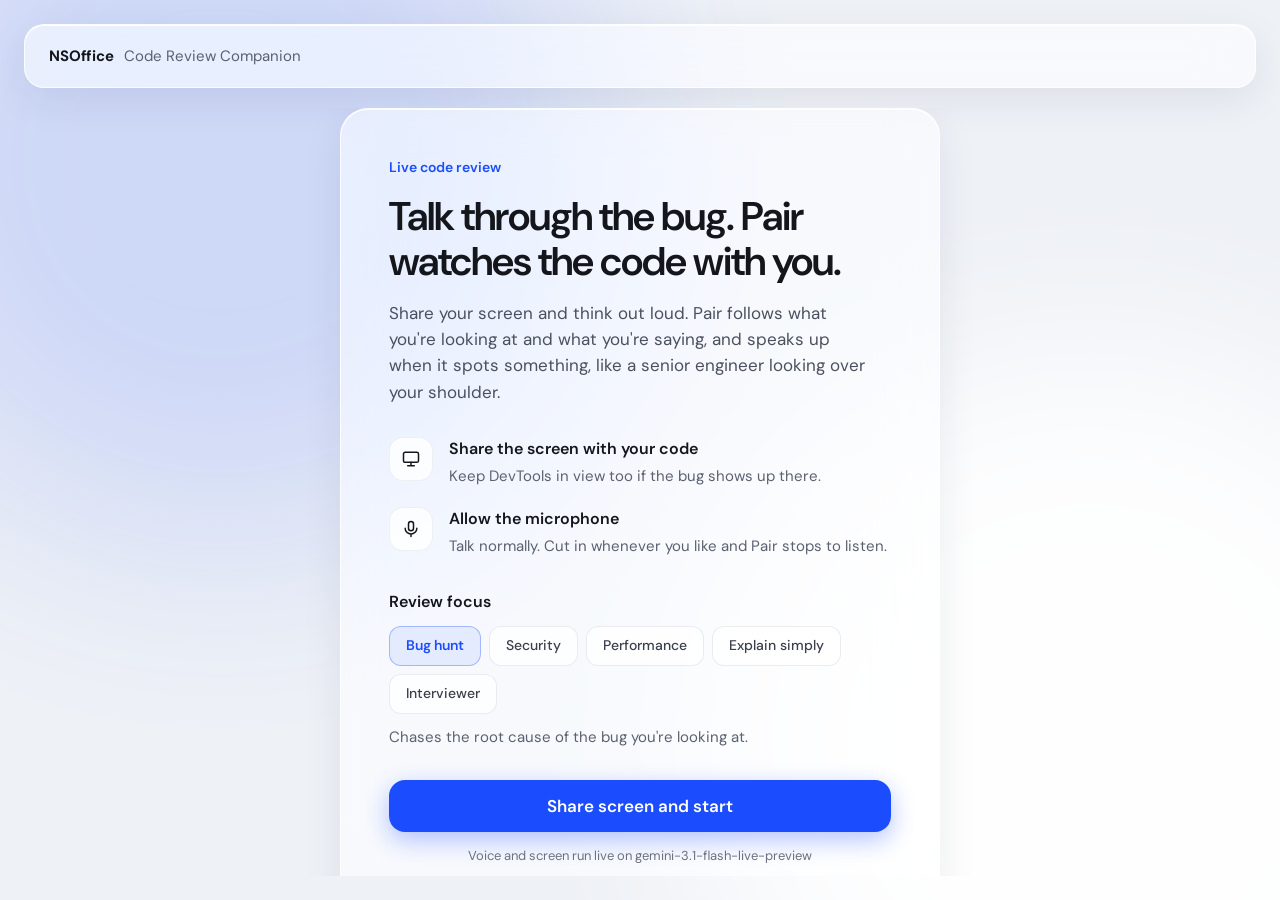
==== public/index.html @ 47ddb7ad "initial commot" ====
<!DOCTYPE html>
<html lang="en">
<head>
  <meta charset="UTF-8" />
  <meta name="viewport" content="width=device-width, initial-scale=1.0" />
  <title>Code Review Companion · NSOffice</title>
  <link rel="icon" href="data:image/svg+xml,%3Csvg xmlns='http://www.w3.org/2000/svg' viewBox='0 0 32 32'%3E%3Crect width='32' height='32' rx='9' fill='%231b4dff'/%3E%3Cpath d='M9 16s2.6-5 7-5 7 5 7 5-2.6 5-7 5-7-5-7-5z' fill='none' stroke='%23fff' stroke-width='2'/%3E%3Ccircle cx='16' cy='16' r='2' fill='%23fff'/%3E%3C/svg%3E" />
  <link rel="preconnect" href="https://fonts.googleapis.com" />
  <link rel="preconnect" href="https://fonts.gstatic.com" crossorigin />
  <link
    href="https://fonts.googleapis.com/css2?family=DM+Sans:opsz,wght@9..40,400;9..40,500;9..40,600;9..40,700&family=DM+Mono:wght@400;500&display=swap"
    rel="stylesheet"
  />
  <link rel="stylesheet" href="tokens.css" />
  <link rel="stylesheet" href="app.css" />
</head>
<body>
  <div class="bg" aria-hidden="true"><span class="bg-accent"></span><span class="bg-white"></span></div>

  <div id="app">
    <header class="glass bar">
      <div class="brand">
        <span class="brand-name">NSOffice</span>
        <span class="brand-sub">Code Review Companion</span>
      </div>
      <div class="live-pill" id="live-badge" hidden>
        <span class="live-dot"></span><span id="live-label">Live</span><span class="live-mode" id="live-mode"></span><span class="timer" id="timer">00:00</span>
      </div>
      <button type="button" class="btn-quiet" id="end-btn" hidden>End session</button>
    </header>

    <!-- 0 · Start -->
    <main class="view-start" id="view-start">
      <section class="glass hero" aria-labelledby="hero-title">
        <div class="hero-copy">
          <div class="eyebrow">Live code review</div>
          <h1 id="hero-title">Talk through the bug. Pair watches the code with you.</h1>
          <p class="lede">
            Share your screen and think out loud. Pair follows what you're looking at and what
            you're saying, and speaks up when it spots something, like a senior engineer looking
            over your shoulder.
          </p>
        </div>

        <div class="steps">
          <div class="step">
            <div class="step-icon" aria-hidden="true">
              <svg width="20" height="20" viewBox="0 0 24 24" fill="none" stroke="currentColor" stroke-width="1.8" stroke-linecap="round" stroke-linejoin="round"><rect x="3" y="4" width="18" height="12" rx="2"></rect><path d="M8 20h8M12 16v4"></path></svg>
            </div>
            <div class="step-copy">
              <div class="step-title">Share the screen with your code</div>
              <div class="step-sub">Keep DevTools in view too if the bug shows up there.</div>
            </div>
          </div>
          <div class="step">
            <div class="step-icon" aria-hidden="true">
              <svg width="20" height="20" viewBox="0 0 24 24" fill="none" stroke="currentColor" stroke-width="1.8" stroke-linecap="round"><rect x="9" y="3" width="6" height="11" rx="3"></rect><path d="M5 11a7 7 0 0 0 14 0M12 18v3"></path></svg>
            </div>
            <div class="step-copy">
              <div class="step-title">Allow the microphone</div>
              <div class="step-sub">Talk normally. Cut in whenever you like and Pair stops to listen.</div>
            </div>
          </div>
        </div>

        <div class="modes">
          <div class="modes-label" id="modes-label">Review focus</div>
          <div class="mode-options" id="mode-options" role="radiogroup" aria-labelledby="modes-label"></div>
          <div class="mode-desc" id="mode-desc"></div>
        </div>

        <div class="hero-actions">
          <button type="button" class="btn-primary" id="start-btn">Share screen and start</button>
          <div class="hint" id="start-hint">Voice and screen run live on gemini-3.1-flash-live-preview</div>
        </div>
      </section>
    </main>

    <!-- 1–3 · Live session -->
    <main class="live" id="view-live" hidden>
      <div class="live-left">
        <section class="glass screen" aria-label="Your shared screen">
          <div class="screen-head">
            <div class="screen-title">
              <span class="title">Your screen</span>
              <span class="sub" id="screen-sub">Shared live</span>
            </div>
            <div class="watching" id="watching">
              <svg width="16" height="16" viewBox="0 0 24 24" fill="none" stroke="currentColor" stroke-width="1.8" stroke-linecap="round" aria-hidden="true"><path d="M2 12s3.5-7 10-7 10 7 10 7-3.5 7-10 7S2 12 2 12z"></path><circle cx="12" cy="12" r="3"></circle></svg>
              <span id="watching-text">Pair is watching</span>
            </div>
          </div>

          <div class="screen-frame">
            <video id="screen-video" autoplay muted playsinline></video>
            <div class="screen-badge" id="screen-badge" hidden></div>
          </div>

          <div class="following" id="following" aria-label="What Pair is following">
            <span class="following-label">Following</span>
          </div>
        </section>

        <div class="dock">
          <form class="glass type-bar" id="type-row" hidden>
            <input id="type-input" type="text" aria-label="Message to Pair" placeholder="Type to Pair, or paste code to share it…" autocomplete="off" />
            <button type="submit" class="icon-btn" aria-label="Send message">
              <svg width="18" height="18" viewBox="0 0 24 24" fill="none" stroke="currentColor" stroke-width="2" stroke-linecap="round" stroke-linejoin="round" aria-hidden="true"><path d="M5 12h14M13 6l6 6-6 6"></path></svg>
            </button>
          </form>

          <div class="glass pill">
            <button type="button" class="icon-btn" id="stopshare-btn" aria-label="Stop sharing screen and end session">
              <svg width="20" height="20" viewBox="0 0 24 24" fill="none" stroke="currentColor" stroke-width="1.8" stroke-linecap="round" stroke-linejoin="round" aria-hidden="true"><rect x="3" y="4" width="18" height="12" rx="2"></rect><path d="M8 20h8M12 16v4"></path></svg>
            </button>
            <button type="button" class="mic-btn" id="mic-btn" aria-label="Mute microphone">
              <svg width="18" height="18" viewBox="0 0 24 24" fill="none" stroke="currentColor" stroke-width="2" stroke-linecap="round" aria-hidden="true"><rect x="9" y="3" width="6" height="11" rx="3"></rect><path d="M5 11a7 7 0 0 0 14 0M12 18v3"></path></svg>
              <span class="waveform" id="mic-waveform" aria-hidden="true"><span></span><span></span><span></span><span></span><span></span></span>
              <span id="mic-label">Mic live</span>
            </button>
            <button type="button" class="icon-btn" id="type-toggle-btn" aria-label="Type instead of talking" aria-pressed="false">
              <svg width="20" height="20" viewBox="0 0 24 24" fill="none" stroke="currentColor" stroke-width="1.8" stroke-linecap="round" stroke-linejoin="round" aria-hidden="true"><rect x="2" y="6" width="20" height="12" rx="2"></rect><path d="M6 10h.01M10 10h.01M14 10h.01M18 10h.01M7 14h10"></path></svg>
            </button>
            <button type="button" class="icon-btn" id="attach-btn" aria-label="Share a file with Pair">
              <svg width="20" height="20" viewBox="0 0 24 24" fill="none" stroke="currentColor" stroke-width="1.8" stroke-linecap="round" stroke-linejoin="round" aria-hidden="true"><path d="M21 11.5l-8.6 8.6a5.3 5.3 0 0 1-7.5-7.5l8.6-8.6a3.5 3.5 0 0 1 5 5l-8.6 8.6a1.8 1.8 0 0 1-2.5-2.5l7.9-7.9"></path></svg>
            </button>
            <input type="file" id="file-input" multiple hidden />
            <button type="button" class="icon-btn" id="pause-btn" aria-label="Pause Pair" aria-pressed="false">
              <svg width="20" height="20" viewBox="0 0 24 24" fill="none" stroke="currentColor" stroke-width="2" stroke-linecap="round" aria-hidden="true"><path d="M9 5v14M15 5v14"></path></svg>
            </button>
          </div>
        </div>
      </div>

      <div class="live-right">
        <section class="glass pin" id="pinned-card" hidden aria-label="Pinned by Pair">
          <div class="pin-head">
            <span class="pin-title">
              <span class="pin-label" id="pinned-label">Pinned by Pair</span>
              <span class="sev" id="pinned-sev" hidden></span>
            </span>
            <span class="pin-loc" id="pinned-loc"></span>
          </div>
          <p class="pin-text" id="pinned-text"></p>
          <div class="pin-detail" id="pinned-detail" hidden>
            <div class="pin-detail-label" id="pinned-detail-label"></div>
            <div class="pin-detail-body" id="pinned-detail-body"></div>
          </div>
          <div class="diff" id="pinned-diff" hidden></div>
          <div class="pin-actions" id="pin-actions" hidden>
            <button type="button" class="btn-follow" id="pinned-copy" hidden>Copy fix</button>
            <button type="button" class="btn-follow" id="pinned-cta" hidden></button>
          </div>
        </section>

        <aside class="glass convo" aria-label="Conversation">
          <div class="convo-head">
            <span class="convo-title">Conversation</span>
            <span class="speaking" id="speaking" data-state="quiet" aria-live="polite">
              <span class="bars" aria-hidden="true"><i></i><i></i><i></i><i></i></span>
              <span id="speaking-text">Quiet</span>
            </span>
          </div>
          <div class="transcript" id="transcript" aria-live="polite"></div>
        </aside>
      </div>
    </main>

    <!-- 4 · Review report -->
    <main class="view-summary" id="view-summary" hidden>
      <section class="glass report" id="report" aria-labelledby="report-title">
        <div class="report-head">
          <div class="eyebrow">Review summary</div>
          <h1 class="report-title" id="report-title" aria-live="polite">Writing your review summary…</h1>
          <div class="report-meta" id="report-meta"></div>
          <p class="report-note" id="report-note" hidden>Couldn't write the full summary right now, so these are the notes Pair pinned during the session.</p>
        </div>

        <div class="report-stats" id="report-stats"></div>

        <section class="report-section" aria-labelledby="findings-title">
          <h2 id="findings-title">Findings</h2>
          <div class="findings" id="report-findings"></div>
        </section>

        <section class="report-section" id="report-patches-wrap" hidden aria-labelledby="patches-title">
          <h2 id="patches-title">Suggested changes</h2>
          <div class="findings" id="report-patches"></div>
        </section>

        <section class="report-section" id="report-unresolved-wrap" hidden aria-labelledby="unresolved-title">
          <h2 id="unresolved-title">Still open</h2>
          <ul class="report-list" id="report-unresolved"></ul>
        </section>

        <section class="report-section" id="report-next-wrap" hidden aria-labelledby="next-title">
          <h2 id="next-title">Next steps</h2>
          <ul class="report-list" id="report-next"></ul>
        </section>

        <section class="report-section" aria-labelledby="timeline-title">
          <h2 id="timeline-title">Timeline</h2>
          <ol class="timeline" id="report-timeline"></ol>
        </section>

        <div class="report-actions">
          <button type="button" class="btn-primary" id="copy-report-btn">Copy report</button>
          <button type="button" class="btn-quiet" id="download-report-btn">Download .md</button>
          <button type="button" class="btn-quiet" id="new-session-btn">New session</button>
        </div>
      </section>
    </main>
  </div>

  <div class="toast" id="error-note" role="alert"></div>

  <script type="module" src="app.js"></script>
</body>
</html>
---- public/tokens.css ----
/* NSOffice glass UI tokens — rebuilt from the brief:
   Electric Blue as the single accent, DM Sans, Apple-style spacing. */

:root {
  /* Accent — the ONE accent color, Electric Blue */
  --accent: #2d6bff;
  --accent-hover: #1e54e0;
  --accent-soft: rgba(45, 107, 255, 0.12);

  /* Ink / surfaces */
  --ink: #0b0d12;
  --ink-2: #3c414c;
  --ink-3: #6b7280;
  --surface: #f6f7f9;
  --glass-bg: rgba(255, 255, 255, 0.55);
  --glass-bg-strong: rgba(255, 255, 255, 0.78);
  --glass-border: rgba(255, 255, 255, 0.6);
  --hairline: rgba(11, 13, 18, 0.08);

  /* Semantic (kept monochrome-adjacent so Electric Blue stays alone visually) */
  --live: #2d6bff;

  /* Type — DM Sans */
  --font: "DM Sans", -apple-system, BlinkMacSystemFont, "Segoe UI", sans-serif;

  /* Spacing scale — Apple-style 4/8pt */
  --space-1: 4px;
  --space-2: 8px;
  --space-3: 12px;
  --space-4: 16px;
  --space-5: 24px;
  --space-6: 32px;
  --space-7: 48px;
  --space-8: 64px;

  /* Shape & shadow */
  --radius-s: 10px;
  --radius-m: 16px;
  --radius-l: 24px;
  --shadow-card: 0 8px 32px rgba(11, 13, 18, 0.10);
  --shadow-float: 0 16px 48px rgba(11, 13, 18, 0.14);
  --blur: 24px;

  --ease: cubic-bezier(0.22, 1, 0.36, 1);
  --duration: 360ms;
}

body[data-theme="dark"] {
  --ink: #f2f4f8;
  --ink-2: #c4c9d4;
  --ink-3: #8a919e;
  --surface: #08090d;
  --glass-bg: rgba(24, 27, 34, 0.55);
  --glass-bg-strong: rgba(24, 27, 34, 0.82);
  --glass-border: rgba(255, 255, 255, 0.12);
  --hairline: rgba(255, 255, 255, 0.10);
  --shadow-card: 0 8px 32px rgba(0, 0, 0, 0.45);
  --shadow-float: 0 16px 48px rgba(0, 0, 0, 0.55);
}
---- public/app.css ----
/* app.css — Live Code Review Companion, built to the NSOffice glass design
   (design canvas: "Live Code Review Companion — NSOffice glass redesign").
   tokens.css and liquid-glass.js stay as dropped in; this file tunes their
   tokens to the design's values and lays out the two views. */

:root {
  color-scheme: light;

  /* Design values, layered over tokens.css */
  --accent: #1b4dff;
  --accent-hover: #1540e6;
  --accent-soft: rgba(27, 77, 255, 0.08);
  --accent-line: rgba(27, 77, 255, 0.33);
  --ink: #14161c;
  --ink-2: #4a505e;
  --ink-3: #5b6170;
  --ink-4: #6b7180;
  --chip-ink: #3a3f4b;
  --surface: #eef1f6;
  --glass-bg: rgba(255, 255, 255, 0.58);
  --glass-bg-strong: rgba(255, 255, 255, 0.8);
  --glass-border: rgba(255, 255, 255, 0.8);
  --hairline: rgba(20, 22, 28, 0.08);
  --hairline-soft: rgba(20, 22, 28, 0.06);
  --blur: 28px;
  --shadow-card: inset 0 1px 0 rgba(255, 255, 255, 0.9), 0 12px 40px rgba(24, 32, 64, 0.08);
  --mono: "DM Mono", ui-monospace, "SFMono-Regular", Menlo, monospace;

  /* The shared screen sits in dark editor-style chrome */
  --chrome-bg: #1b1d23;
}

* { margin: 0; padding: 0; box-sizing: border-box; }
html, body { height: 100%; }

body {
  font-family: var(--font);
  color: var(--ink);
  background: var(--surface);
  -webkit-font-smoothing: antialiased;
  line-height: 1.5;
  overflow-x: hidden;
}
button, input { font-family: inherit; }
button { cursor: pointer; }
button:focus-visible, input:focus-visible { outline: 2px solid var(--accent); outline-offset: 2px; }
[hidden] { display: none !important; }

/* ---------- ambient background ---------- */
.bg { position: fixed; inset: 0; z-index: -1; overflow: hidden; pointer-events: none; }
.bg span { position: absolute; border-radius: 50%; }
.bg-accent {
  left: -160px; top: -220px;
  width: 760px; height: 760px;
  background: var(--accent);
  opacity: 0.15;
  filter: blur(110px);
}
.bg-white {
  right: -220px; bottom: -260px;
  width: 820px; height: 820px;
  background: #fff;
  opacity: 0.9;
  filter: blur(90px);
}

/* ---------- glass surfaces (compound selectors beat liquid-glass.js's
   runtime-injected .glass rule, which loads after this file) ---------- */
.glass.bar { border-radius: 20px; }
.glass.hero,
.glass.screen,
.glass.convo { border-radius: 28px; }
.glass.pin { border-radius: 24px; }
.glass.pill { border-radius: 38px; }
.glass.type-bar { border-radius: 28px; }

/* ---------- app shell ---------- */
#app {
  height: 100%;
  min-height: 640px;
  display: flex;
  flex-direction: column;
  gap: 20px;
  padding: 24px;
}

.bar {
  flex-shrink: 0;
  height: 64px;
  padding: 0 10px 0 24px;
  display: flex;
  align-items: center;
  justify-content: space-between;
  gap: 12px;
}
.brand { display: flex; align-items: center; gap: 10px; min-width: 0; }
.brand-name { font-size: 15px; font-weight: 700; letter-spacing: -0.01em; }
.brand-sub { font-size: 15px; color: var(--ink-3); white-space: nowrap; }

.live-pill {
  display: flex;
  align-items: center;
  gap: 8px;
  height: 36px;
  padding: 0 14px;
  border-radius: 18px;
  background: rgba(255, 255, 255, 0.75);
  font-size: 14px;
  font-weight: 500;
}
.live-dot {
  width: 8px; height: 8px;
  border-radius: 4px;
  background: var(--accent);
  box-shadow: 0 0 0 4px var(--accent-soft);
  animation: live-pulse 2s ease-in-out infinite;
}
@keyframes live-pulse {
  0%, 100% { box-shadow: 0 0 0 4px var(--accent-soft); }
  50% { box-shadow: 0 0 0 6px rgba(27, 77, 255, 0.04); }
}
.timer { font-family: var(--mono); font-size: 13px; color: var(--ink-3); }
.live-mode { font-size: 13px; color: var(--ink-3); white-space: nowrap; }
.live-mode:not(:empty)::before { content: "·"; margin-right: 8px; }
.live-pill.is-reconnecting { color: var(--ink-3); }
.live-pill.is-reconnecting .live-dot { background: var(--ink-4); animation: live-blink 1s steps(1) infinite; }
@keyframes live-blink { 50% { opacity: 0.25; } }

/* ---------- buttons ---------- */
.btn-primary {
  height: 52px;
  border: none;
  border-radius: 16px;
  background: var(--accent);
  color: #fff;
  font-size: 17px;
  font-weight: 600;
  box-shadow: 0 8px 24px var(--accent-line);
  transition: background var(--duration) var(--ease), transform var(--duration) var(--ease);
}
.btn-primary:hover:not(:disabled) { background: var(--accent-hover); }
.btn-primary:active:not(:disabled) { transform: scale(0.99); }
.btn-primary:disabled { opacity: 0.7; cursor: default; }

.btn-quiet {
  height: 44px;
  padding: 0 18px;
  border-radius: 14px;
  background: rgba(255, 255, 255, 0.8);
  border: 1px solid var(--hairline);
  color: var(--ink);
  font-size: 15px;
  font-weight: 500;
}
.btn-quiet:hover { background: #fff; }

.btn-follow {
  align-self: flex-start;
  height: 44px;
  padding: 0 18px;
  border-radius: 14px;
  background: rgba(255, 255, 255, 0.85);
  border: 1px solid var(--hairline);
  color: var(--accent);
  font-size: 15px;
  font-weight: 600;
}
.btn-follow:hover { background: #fff; }

/* ---------- start view ---------- */
.view-start {
  flex-grow: 1;
  min-height: 0;
  overflow-y: auto;
  display: flex;
  align-items: safe center;
  justify-content: center;
}
.hero {
  width: min(600px, 100%);
  padding: 48px;
  display: flex;
  flex-direction: column;
  gap: 32px;
}
.hero-copy { display: flex; flex-direction: column; gap: 16px; }
.eyebrow { font-size: 14px; font-weight: 600; color: var(--accent); }
.hero h1 {
  font-size: 40px;
  line-height: 1.12;
  font-weight: 600;
  letter-spacing: -0.025em;
  text-wrap: balance;
}
.lede { font-size: 17px; line-height: 1.55; color: var(--ink-2); text-wrap: pretty; }

.steps { display: flex; flex-direction: column; gap: 20px; }
.step { display: flex; gap: 16px; align-items: flex-start; }
.step-icon {
  width: 44px; height: 44px;
  flex-shrink: 0;
  border-radius: 14px;
  display: flex; align-items: center; justify-content: center;
  background: rgba(255, 255, 255, 0.8);
  border: 1px solid var(--hairline-soft);
  color: var(--ink);
}
.step-copy { display: flex; flex-direction: column; gap: 4px; }
.step-title { font-size: 16px; font-weight: 600; }
.step-sub { font-size: 15px; line-height: 1.5; color: var(--ink-3); }

/* review focus picker */
.modes { display: flex; flex-direction: column; gap: 12px; }
.modes-label { font-size: 16px; font-weight: 600; }
.mode-options { display: flex; flex-wrap: wrap; gap: 8px; }
.mode { position: relative; }
.mode input { position: absolute; inset: 0; margin: 0; opacity: 0; cursor: pointer; }
.mode span {
  display: flex;
  align-items: center;
  height: 40px;
  padding: 0 16px;
  border-radius: 12px;
  background: rgba(255, 255, 255, 0.75);
  border: 1px solid var(--hairline);
  font-size: 14px;
  font-weight: 500;
  color: var(--chip-ink);
  transition: background var(--duration) var(--ease), color var(--duration) var(--ease);
}
.mode:hover span { background: #fff; }
.mode input:checked + span { background: var(--accent-soft); border-color: var(--accent-line); color: var(--accent); font-weight: 600; }
.mode input:focus-visible + span { outline: 2px solid var(--accent); outline-offset: 2px; }
.mode-desc { font-size: 15px; line-height: 1.5; color: var(--ink-3); }

.hero-actions { display: flex; flex-direction: column; gap: 14px; }
.hint { font-size: 13px; color: var(--ink-4); text-align: center; }

/* ---------- live view ---------- */
.live {
  flex-grow: 1;
  min-height: 0;
  display: grid;
  grid-template-columns: minmax(0, 916fr) minmax(380px, 456fr);
  gap: 20px;
}
.live-left, .live-right { min-height: 0; display: flex; flex-direction: column; gap: 20px; }

/* drag a file anywhere on the live view to share it */
.live { position: relative; }
.live.is-dropping::after {
  content: "Drop a file to share it with Pair";
  position: absolute;
  inset: 0;
  z-index: 5;
  display: flex;
  align-items: center;
  justify-content: center;
  border-radius: 28px;
  border: 2px dashed var(--accent-line);
  background: rgba(238, 241, 246, 0.85);
  -webkit-backdrop-filter: blur(6px);
  backdrop-filter: blur(6px);
  color: var(--accent);
  font-size: 17px;
  font-weight: 600;
  pointer-events: none;
}

/* shared screen panel */
.screen {
  flex-grow: 1;
  min-height: 0;
  padding: 20px;
  display: flex;
  flex-direction: column;
  gap: 16px;
}
.screen-head {
  flex-shrink: 0;
  height: 24px;
  display: flex;
  align-items: center;
  justify-content: space-between;
  gap: 16px;
}
.screen-title { display: flex; align-items: center; gap: 10px; min-width: 0; }
.screen-title .title { font-size: 15px; font-weight: 600; white-space: nowrap; }
.screen-title .sub { font-size: 14px; color: var(--ink-3); white-space: nowrap; overflow: hidden; text-overflow: ellipsis; }
.watching {
  flex-shrink: 0;
  display: flex; align-items: center; gap: 6px;
  font-size: 13px; font-weight: 500;
  color: var(--accent);
}
.watching.is-paused { color: var(--ink-3); }

.screen-frame {
  position: relative;
  flex-grow: 1;
  min-height: 0;
  border-radius: 16px;
  overflow: hidden;
  background: var(--chrome-bg);
  box-shadow: 0 0 0 1px rgba(20, 22, 28, 0.14), 0 10px 30px rgba(20, 22, 28, 0.18);
}
.screen-frame video { display: block; width: 100%; height: 100%; object-fit: contain; }
.screen-badge {
  position: absolute;
  left: 16px;
  bottom: 16px;
  max-width: calc(100% - 32px);
  display: flex;
  align-items: center;
  height: 26px;
  padding: 0 12px;
  border-radius: 13px;
  background: var(--accent);
  color: #fff;
  font-size: 12px;
  font-weight: 600;
  white-space: nowrap;
  overflow: hidden;
  text-overflow: ellipsis;
  box-shadow: 0 0 0 6px var(--accent-line);
}

.following {
  flex-shrink: 0;
  min-height: 32px;
  display: flex;
  align-items: center;
  gap: 8px;
  flex-wrap: wrap;
}
.following-label { font-size: 13px; color: var(--ink-3); margin-right: 4px; }
.chip {
  display: flex;
  align-items: center;
  height: 32px;
  max-width: 320px;
  padding: 0 12px;
  border-radius: 12px;
  background: rgba(255, 255, 255, 0.75);
  border: 1px solid var(--hairline-soft);
  font-size: 13px;
  color: var(--chip-ink);
  white-space: nowrap;
  overflow: hidden;
  text-overflow: ellipsis;
}
.chip.is-focus { background: var(--accent-soft); border-color: var(--accent-line); color: var(--ink); }

/* control dock */
.dock { flex-shrink: 0; display: flex; flex-direction: column; align-items: center; gap: 12px; }
.pill {
  height: 76px;
  padding: 0 14px;
  display: flex;
  align-items: center;
  gap: 12px;
}
.icon-btn {
  width: 48px; height: 48px;
  flex-shrink: 0;
  border-radius: 24px;
  display: flex; align-items: center; justify-content: center;
  background: rgba(255, 255, 255, 0.8);
  border: 1px solid var(--hairline);
  color: var(--ink);
  transition: background var(--duration) var(--ease), color var(--duration) var(--ease);
}
.icon-btn:hover { background: #fff; }
.icon-btn.is-active { background: var(--accent-soft); border-color: var(--accent-line); color: var(--accent); }

.mic-btn {
  height: 52px;
  padding: 0 24px;
  border-radius: 26px;
  border: none;
  display: flex; align-items: center; gap: 10px;
  background: var(--accent);
  color: #fff;
  font-size: 16px;
  font-weight: 600;
  box-shadow: 0 8px 24px var(--accent-line);
  transition: background var(--duration) var(--ease), color var(--duration) var(--ease), box-shadow var(--duration) var(--ease);
}
.mic-btn.is-muted {
  background: rgba(255, 255, 255, 0.9);
  color: var(--ink);
  box-shadow: inset 0 0 0 1px var(--hairline);
}
.waveform { display: flex; align-items: center; gap: 3px; height: 18px; }
.waveform span { width: 3px; height: 4px; border-radius: 2px; background: currentColor; transition: height 80ms linear; }

.type-bar {
  width: min(560px, 100%);
  height: 56px;
  padding: 0 6px 0 20px;
  display: flex;
  align-items: center;
  gap: 8px;
}
.type-bar input {
  flex-grow: 1;
  min-width: 0;
  height: 100%;
  border: none;
  background: transparent;
  font-size: 15px;
  color: var(--ink);
  outline: none;
}
.type-bar input::placeholder { color: var(--ink-4); }
.type-bar .icon-btn { width: 44px; height: 44px; border-radius: 22px; }

/* pinned note */
.pin {
  flex-shrink: 0;
  padding: 24px;
  display: flex;
  flex-direction: column;
  gap: 16px;
}
.pin-head { display: flex; align-items: center; justify-content: space-between; gap: 12px; font-size: 13px; }
.pin-title { display: flex; align-items: center; gap: 8px; flex-shrink: 0; }
.pin-label { font-weight: 600; color: var(--accent); white-space: nowrap; }
.pin-loc { font-family: var(--mono); font-size: 12px; color: var(--ink-3); overflow: hidden; text-overflow: ellipsis; white-space: nowrap; }
.pin-text { font-size: 19px; line-height: 1.4; font-weight: 500; letter-spacing: -0.01em; text-wrap: pretty; }
.pin-detail {
  display: flex;
  flex-direction: column;
  gap: 8px;
  padding: 14px 16px;
  border-radius: 14px;
  background: rgba(255, 255, 255, 0.7);
  border: 1px solid rgba(20, 22, 28, 0.05);
}
.pin-detail-label { font-size: 12px; font-weight: 500; color: var(--ink-3); }
.pin-detail-body { font-family: var(--mono); font-size: 13px; line-height: 1.5; color: var(--ink); white-space: pre-wrap; overflow-wrap: anywhere; }
.pin-actions { display: flex; flex-wrap: wrap; gap: 8px; }

/* severity: one accent, told apart by fill strength and the label itself */
.sev {
  display: inline-flex;
  align-items: center;
  height: 22px;
  padding: 0 8px;
  border-radius: 7px;
  border: 1px solid var(--hairline);
  font-size: 11px;
  font-weight: 600;
  letter-spacing: 0.04em;
  text-transform: uppercase;
  white-space: nowrap;
  color: var(--ink-3);
}
.sev--critical { background: var(--accent); border-color: var(--accent); color: #fff; }
.sev--high { background: var(--accent-soft); border-color: var(--accent-line); color: var(--accent); }
.sev--medium { background: rgba(255, 255, 255, 0.9); color: var(--ink); }

/* before/after diff */
.diff {
  max-height: 240px;
  overflow: auto;
  padding: 10px 0;
  border-radius: 14px;
  background: rgba(255, 255, 255, 0.7);
  border: 1px solid rgba(20, 22, 28, 0.05);
  font-family: var(--mono);
  font-size: 12.5px;
  line-height: 1.6;
  scrollbar-width: thin;
}
.diff-body { display: inline-block; min-width: 100%; }
.diff-line { position: relative; padding: 0 16px 0 32px; white-space: pre; color: var(--ink-2); }
.diff-line::before { content: attr(data-op); position: absolute; left: 14px; color: var(--ink-4); }
.diff-line.is-add { background: var(--accent-soft); color: var(--ink); }
.diff-line.is-add::before { color: var(--accent); font-weight: 600; }
.diff-line.is-del { background: rgba(20, 22, 28, 0.04); color: var(--ink-4); }

/* conversation */
.convo { flex-grow: 1; min-height: 0; display: flex; flex-direction: column; overflow: hidden; }
.convo-head {
  flex-shrink: 0;
  height: 64px;
  padding: 0 24px;
  display: flex;
  align-items: center;
  justify-content: space-between;
  border-bottom: 1px solid var(--hairline-soft);
}
.convo-title { font-size: 15px; font-weight: 600; }

.speaking { display: flex; align-items: center; gap: 8px; font-size: 13px; color: var(--ink-3); }
.speaking .bars { display: flex; align-items: center; gap: 3px; height: 16px; }
.speaking .bars i { display: block; width: 3px; height: 3px; border-radius: 2px; background: #9aa0ad; }
.speaking[data-state="you"] { color: var(--chip-ink); }
.speaking[data-state="you"] .bars i { background: var(--ink); animation: bar 0.9s ease-in-out infinite; }
.speaking[data-state="pair"] { color: var(--accent); font-weight: 500; }
.speaking[data-state="pair"] .bars i { background: var(--accent); animation: bar 0.9s ease-in-out infinite; }
.speaking .bars i:nth-child(2) { animation-delay: -0.3s; }
.speaking .bars i:nth-child(3) { animation-delay: -0.6s; }
.speaking .bars i:nth-child(4) { animation-delay: -0.15s; }
@keyframes bar {
  0%, 100% { height: 5px; }
  50% { height: 16px; }
}

.transcript {
  flex-grow: 1;
  min-height: 0;
  overflow-y: auto;
  padding: 24px;
  display: flex;
  flex-direction: column;
  gap: 20px;
  scrollbar-width: thin;
  -webkit-mask-image: linear-gradient(to bottom, transparent 0, #000 56px);
  mask-image: linear-gradient(to bottom, transparent 0, #000 56px);
}
/* Bottom-anchored like the design, but still scrollable when it overflows */
.transcript > :first-child { margin-top: auto; }

.turn { flex-shrink: 0; display: flex; flex-direction: column; gap: 6px; }
.turn-meta { display: flex; gap: 8px; font-size: 13px; }
.turn-meta .who { font-weight: 600; }
.turn-meta .time { color: var(--ink-4); }
.turn--pair .who { color: var(--accent); }
.turn .what { font-size: 15px; line-height: 1.55; color: var(--ink-2); text-wrap: pretty; }
.turn--pair .what { font-size: 17px; line-height: 1.45; font-weight: 500; color: var(--ink); }
.turn.is-streaming .what::after {
  content: "";
  display: inline-block;
  width: 2px;
  height: 1em;
  margin-left: 2px;
  vertical-align: -0.15em;
  background: currentColor;
  animation: caret 1s steps(1) infinite;
}
.turn--pair.is-streaming .what::after { background: var(--accent); }
@keyframes caret { 50% { opacity: 0; } }

.note {
  flex-shrink: 0;
  display: flex;
  align-items: center;
  gap: 10px;
  padding: 12px 14px;
  border-radius: 14px;
  background: var(--accent-soft);
  font-size: 14px;
  line-height: 1.45;
  color: #2e3340;
}
.note svg { flex-shrink: 0; color: var(--accent); }

.empty-hint { font-size: 15px; line-height: 1.55; color: var(--ink-4); }

/* ---------- review report ---------- */
.view-summary {
  flex-grow: 1;
  min-height: 0;
  overflow-y: auto;
  display: flex;
  justify-content: center;
  align-items: flex-start;
}
.glass.report { border-radius: 28px; }
.report {
  flex-shrink: 0;
  width: min(760px, 100%);
  padding: 48px;
  display: flex;
  flex-direction: column;
  gap: 32px;
}
.report-head { display: flex; flex-direction: column; gap: 12px; }
.report-title { font-size: 32px; line-height: 1.2; font-weight: 600; letter-spacing: -0.02em; text-wrap: balance; }
.report.is-loading .report-title { color: var(--ink-3); animation: report-wait 1.6s ease-in-out infinite; }
@keyframes report-wait { 50% { opacity: 0.55; } }
.report-meta { font-size: 15px; color: var(--ink-3); }
.report-note { font-size: 14px; line-height: 1.5; color: var(--ink-3); }

.report-stats { display: flex; flex-wrap: wrap; gap: 8px; }
.stat {
  display: flex;
  align-items: center;
  gap: 6px;
  height: 36px;
  padding: 0 14px;
  border-radius: 12px;
  background: rgba(255, 255, 255, 0.75);
  border: 1px solid var(--hairline-soft);
  font-size: 14px;
  color: var(--chip-ink);
}
.stat b { font-weight: 700; color: var(--ink); }
.stat.has-items.stat--critical b, .stat.has-items.stat--high b { color: var(--accent); }

.report-section { display: flex; flex-direction: column; gap: 14px; }
.report-section h2 { font-size: 17px; font-weight: 600; letter-spacing: -0.01em; }
.report-empty { font-size: 15px; color: var(--ink-4); }

.findings { display: flex; flex-direction: column; gap: 12px; }
.finding, .patch {
  display: flex;
  flex-direction: column;
  gap: 10px;
  padding: 18px 20px;
  border-radius: 18px;
  background: rgba(255, 255, 255, 0.7);
  border: 1px solid var(--hairline-soft);
}
.finding-head { display: flex; align-items: center; flex-wrap: wrap; gap: 8px 10px; }
.finding-title { font-size: 16px; font-weight: 600; line-height: 1.4; }
.finding-loc { font-family: var(--mono); font-size: 12px; color: var(--ink-3); overflow-wrap: anywhere; }
.finding-body { font-size: 15px; line-height: 1.55; color: var(--ink-2); }
.finding-fix { font-size: 15px; line-height: 1.55; color: var(--ink); }
.finding-fix b { font-weight: 600; color: var(--accent); }
.patch .diff { background: #fff; }

.report-list { padding-left: 20px; display: flex; flex-direction: column; gap: 8px; font-size: 15px; line-height: 1.5; color: var(--ink-2); }

.timeline {
  list-style: none;
  display: flex;
  flex-direction: column;
  gap: 10px;
  padding-left: 16px;
  border-left: 2px solid var(--accent-soft);
}
.timeline li { display: flex; gap: 14px; font-size: 14px; line-height: 1.5; color: var(--ink-2); }
.timeline time { flex-shrink: 0; min-width: 44px; padding-top: 1px; font-family: var(--mono); font-size: 12px; color: var(--ink-4); }

.report-actions { display: flex; flex-wrap: wrap; align-items: center; gap: 12px; }
.report-actions .btn-primary { padding: 0 28px; }
.report-actions .btn-quiet { height: 52px; border-radius: 16px; }

/* ---------- error toast ---------- */
.toast {
  position: fixed;
  left: 50%;
  bottom: 28px;
  transform: translateX(-50%);
  max-width: min(520px, calc(100vw - 32px));
  padding: 12px 16px;
  border-radius: 14px;
  background: var(--ink);
  color: #fff;
  font-size: 14px;
  box-shadow: var(--shadow-float);
  z-index: 10;
  display: none;
}
.toast.is-visible { display: block; }

/* ---------- smaller screens ---------- */
@media (max-width: 1100px) {
  #app { height: auto; min-height: 100%; }
  .live { grid-template-columns: 1fr; }
  .screen-frame { min-height: 320px; }
  .convo { min-height: 420px; }
}

@media (max-width: 640px) {
  #app { padding: 16px; gap: 16px; }
  .bar { padding: 0 8px 0 16px; }
  .brand-sub { display: none; }
  .hero { padding: 28px 24px; gap: 28px; }
  .hero h1 { font-size: 30px; }
  .report { padding: 28px 24px; gap: 28px; }
  .report-title { font-size: 26px; }
  .report-actions > button { flex-grow: 1; }
  .live-mode { display: none; }
  .pill { gap: 8px; padding: 0 10px; }
  .pill .icon-btn { width: 44px; height: 44px; }
  .mic-btn { padding: 0 16px; }
  .mic-btn .waveform { display: none; }
}
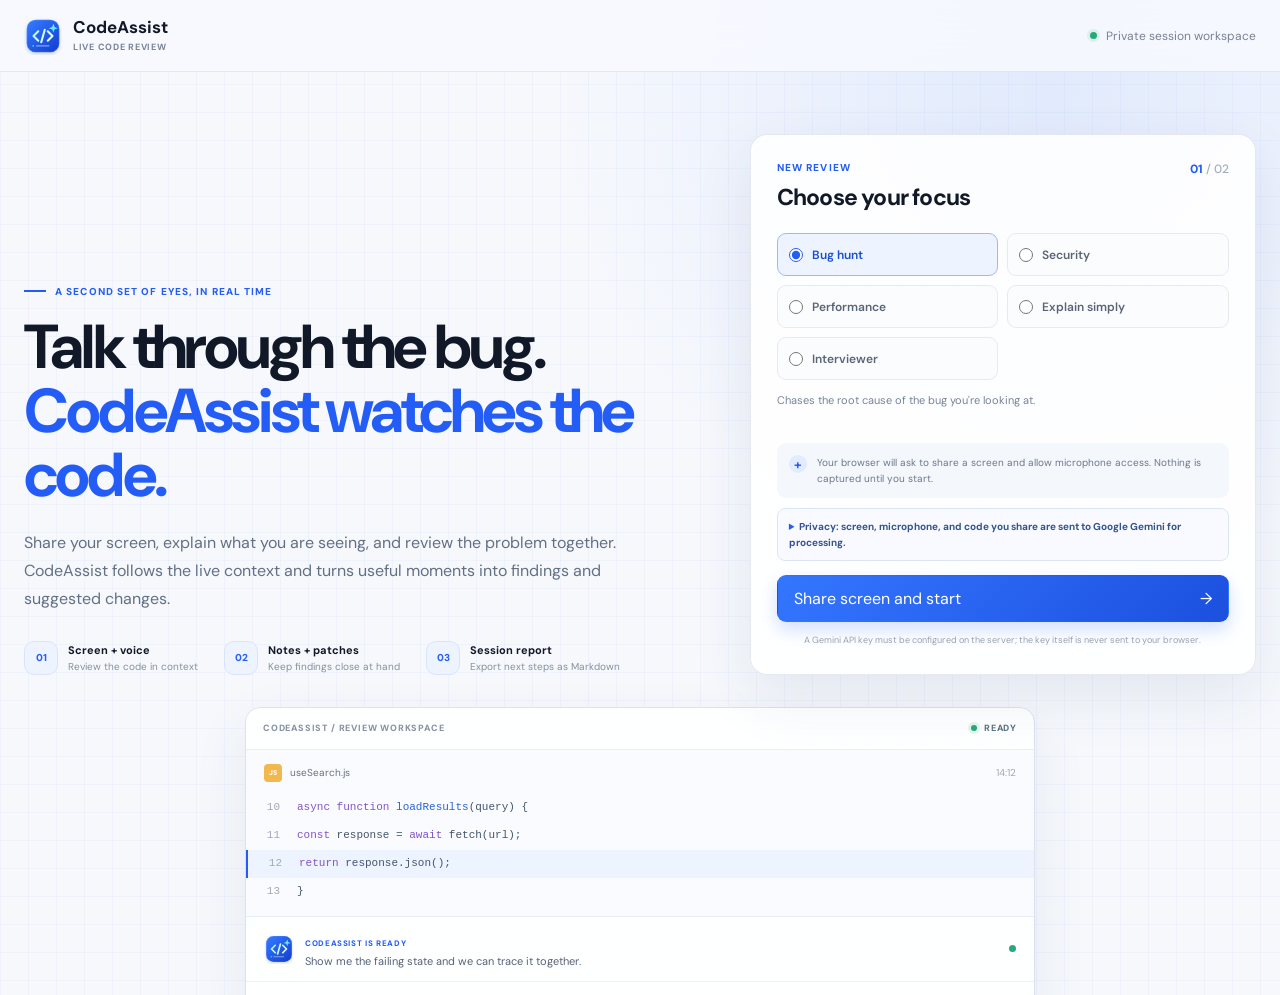
==== commit 94f8f1ac: "update" ====
--- a/public/index.html
+++ b/public/index.html
@@ -2,218 +2,341 @@
 <html lang="en">
 <head>
   <meta charset="UTF-8" />
+  <meta http-equiv="refresh" content="0; url=review.html" />
   <meta name="viewport" content="width=device-width, initial-scale=1.0" />
-  <title>Code Review Companion · NSOffice</title>
-  <link rel="icon" href="data:image/svg+xml,%3Csvg xmlns='http://www.w3.org/2000/svg' viewBox='0 0 32 32'%3E%3Crect width='32' height='32' rx='9' fill='%231b4dff'/%3E%3Cpath d='M9 16s2.6-5 7-5 7 5 7 5-2.6 5-7 5-7-5-7-5z' fill='none' stroke='%23fff' stroke-width='2'/%3E%3Ccircle cx='16' cy='16' r='2' fill='%23fff'/%3E%3C/svg%3E" />
+  <title>CodeAssist | Live Code Review</title>
+  <meta name="description" content="Start a live, screen-aware code review with CodeAssist." />
+  <link rel="icon" type="image/svg+xml" href="codeassist-logo.svg" />
   <link rel="preconnect" href="https://fonts.googleapis.com" />
   <link rel="preconnect" href="https://fonts.gstatic.com" crossorigin />
-  <link
-    href="https://fonts.googleapis.com/css2?family=DM+Sans:opsz,wght@9..40,400;9..40,500;9..40,600;9..40,700&family=DM+Mono:wght@400;500&display=swap"
-    rel="stylesheet"
-  />
+  <link href="https://fonts.googleapis.com/css2?family=DM+Sans:wght@400;500;600;700;800&display=swap" rel="stylesheet" />
   <link rel="stylesheet" href="tokens.css" />
   <link rel="stylesheet" href="app.css" />
 </head>
 <body>
-  <div class="bg" aria-hidden="true"><span class="bg-accent"></span><span class="bg-white"></span></div>
-
-  <div id="app">
-    <header class="glass bar">
-      <div class="brand">
-        <span class="brand-name">NSOffice</span>
-        <span class="brand-sub">Code Review Companion</span>
+  <div class="page-shell">
+    <header class="topbar">
+      <div class="container nav-wrap">
+        <div class="brand" aria-label="NSOffice.AI home">
+          <span class="brand-mark">N</span>
+          <span class="brand-text">NSOffice.AI</span>
+        </div>
+        <nav class="main-nav" aria-label="Main navigation">
+          <a href="#platform">Platform</a>
+          <a href="#solutions">Solutions</a>
+          <a href="#security">Security</a>
+          <a href="#value">Value</a>
+          <a href="#contact">Contact</a>
+        </nav>
+        <div class="nav-actions">
+          <a class="nav-link" href="#demo">Book a Demo</a>
+          <a class="button button-primary" href="#demo">Get a Demo</a>
+        </div>
       </div>
-      <div class="live-pill" id="live-badge" hidden>
-        <span class="live-dot"></span><span id="live-label">Live</span><span class="live-mode" id="live-mode"></span><span class="timer" id="timer">00:00</span>
+    </header>
+
+    <main>
+      <section class="hero-section">
+        <div class="container hero-grid">
+          <div class="hero-copy">
+            <div class="eyebrow">Live code review intelligence</div>
+            <h1>Talk through the bug. Pair watches the code with you.</h1>
+            <p>
+              Share your screen, explain the issue out loud, and let your AI review companion follow
+              both the code and the conversation in real time.
+            </p>
+            <div class="hero-actions">
+              <a class="button button-primary" href="#demo">Start a live review</a>
+              <a class="button button-secondary" href="#platform">See the workflow</a>
+            </div>
+            <div class="hero-metrics">
+              <div><strong>5x</strong><span>faster reviews</span></div>
+              <div><strong>1,000+</strong><span>review context points</span></div>
+              <div><strong>100%</strong><span>screen-aware</span></div>
+            </div>
+          </div>
+
+          <div class="hero-visual" aria-label="Code review dashboard preview">
+            <div class="dashboard-panel">
+              <div class="panel-header">
+                <span class="dot blue"></span>
+                <span class="dot"></span>
+                <span class="dot"></span>
+              </div>
+              <div class="dashboard-cards">
+                <div class="stat-card highlight">
+                  <label>Issue confidence</label>
+                  <strong>94.8%</strong>
+                  <span>Root cause detected</span>
+                </div>
+                <div class="stat-card">
+                  <label>Files tracked</label>
+                  <strong>12</strong>
+                  <span>Live code + context</span>
+                </div>
+                <div class="stat-card wide">
+                  <label>Review focus</label>
+                  <div class="bars">
+                    <span style="height: 38%"></span>
+                    <span style="height: 58%"></span>
+                    <span style="height: 77%"></span>
+                    <span style="height: 94%"></span>
+                    <span style="height: 86%"></span>
+                  </div>
+                </div>
+              </div>
+            </div>
+          </div>
+        </div>
+      </section>
+
+      <section class="logo-strip">
+        <div class="container logo-row" aria-label="Trusted by engineering teams">
+          <span>GitHub</span>
+          <span>Stripe</span>
+          <span>Notion</span>
+          <span>Figma</span>
+          <span>Linear</span>
+          <span>Slack</span>
+          <span>Vercel</span>
+          <span>Supabase</span>
+        </div>
+      </section>
+
+      <section class="section metrics-section" id="value">
+        <div class="container section-head">
+          <div class="eyebrow">Built for product teams</div>
+          <h2>The metrics your engineering team runs on — moved upstream.</h2>
+        </div>
+
+        <div class="container metric-grid">
+          <article class="metric-card blue-card">
+            <div class="metric-tag">Code quality</div>
+            <h3>Find the root cause before the fix.</h3>
+            <p>30–50% faster review cycles</p>
+            <strong>Fewer rework loops</strong>
+          </article>
+          <article class="metric-card">
+            <div class="metric-tag">Security</div>
+            <h3>Flag risky inputs and edge cases early.</h3>
+            <p>2x better issue triage</p>
+            <strong>Fewer hidden regressions</strong>
+          </article>
+          <article class="metric-card">
+            <div class="metric-tag">Debugging</div>
+            <h3>Turn live screen context into decisions.</h3>
+            <p>3–5 days saved per review cycle</p>
+            <strong>Clearer investigation paths</strong>
+          </article>
+          <article class="metric-card">
+            <div class="metric-tag">Onboarding</div>
+            <h3>Explain the code like a senior engineer.</h3>
+            <p>2.5x faster ramp-up</p>
+            <strong>More confident teams</strong>
+          </article>
+        </div>
+      </section>
+
+      <section class="section context-section" id="platform">
+        <div class="container section-head narrow">
+          <div class="eyebrow">Your shared review context</div>
+          <h2>Every bug you see is a product of context, code, and conversation.</h2>
+        </div>
+
+        <div class="container context-grid">
+          <div class="context-feature">
+            <div class="feature-icon">01</div>
+            <div>
+              <h3>Think</h3>
+              <p>Review the live code, the active panel, and the current behavioral symptoms together.</p>
+            </div>
+          </div>
+          <div class="context-feature">
+            <div class="feature-icon">02</div>
+            <div>
+              <h3>Know</h3>
+              <p>Follow the exact file, bug state, and team discussion in one shared review thread.</p>
+            </div>
+          </div>
+          <div class="context-feature">
+            <div class="feature-icon">03</div>
+            <div>
+              <h3>Do</h3>
+              <p>Move from diagnosis to suggested fix with a clean, copyable patch and pinned insight.</p>
+            </div>
+          </div>
+        </div>
+      </section>
+
+      <section class="section architecture-section">
+        <div class="container section-head center">
+          <div class="eyebrow">How it works</div>
+          <h2>How the live review companion works</h2>
+        </div>
+
+        <div class="container architecture-block">
+          <div class="arch-grid">
+            <div class="arch-column">
+              <div class="arch-card">
+                <span class="tag">Screen context</span>
+                <h3>Shared view</h3>
+                <p>See the live screen, IDE state, and bug flow as the teammate explains the issue.</p>
+              </div>
+              <div class="arch-card">
+                <span class="tag">Conversation</span>
+                <h3>Live reasoning</h3>
+                <p>Speak naturally, interrupt when needed, and keep the review grounded in what matters.</p>
+              </div>
+            </div>
+            <div class="arch-center panel-glow">
+              <div class="mini-stack">
+                <span>Screen capture</span>
+                <span>Mic + transcript</span>
+                <span>Focused review</span>
+                <span>Suggested fix</span>
+              </div>
+            </div>
+            <div class="arch-column">
+              <div class="arch-card">
+                <span class="tag">Insights</span>
+                <h3>Pinned notes</h3>
+                <p>Track the root cause, risky line, and next action as the review evolves.</p>
+              </div>
+              <div class="arch-card">
+                <span class="tag">Patch flow</span>
+                <h3>Ready-to-copy output</h3>
+                <p>Turn the conversation into a diff the team can review without overwriting code.</p>
+              </div>
+            </div>
+          </div>
+        </div>
+      </section>
+
+      <section class="section security-section" id="security">
+        <div class="container security-layout">
+          <div class="security-copy">
+            <div class="eyebrow">Security and trust</div>
+            <h2>Review the code, not the risk.</h2>
+            <p>
+              Your review companion keeps the context in your environment, respects the code flow, and
+              focuses on real engineering signals rather than noisy guesses.
+            </p>
+            <ul class="security-points">
+              <li><strong>Private by design</strong><span>Screen sharing and review data stay under your control and policy boundaries.</span></li>
+              <li><strong>Zero random noise</strong><span>Only the relevant code path, panel state, and transcript context are surfaced.</span></li>
+              <li><strong>Guardrails in review</strong><span>Helpful suggestions are grounded in the exact code and current conversation state.</span></li>
+              <li><strong>Safe by default</strong><span>The workflow stays conversational, collaborative, and non-destructive.</span></li>
+            </ul>
+          </div>
+          <div class="security-panel">
+            <div class="security-badge">Secure • live • review-ready</div>
+            <div class="security-list">
+              <span>Screen-aware review</span>
+              <span>Transcript + code context</span>
+              <span>Patch suggestions</span>
+              <span>Real-time follow-up</span>
+              <span>No file overwrite</span>
+            </div>
+          </div>
+        </div>
+      </section>
+
+      <section class="section comparison-section" id="solutions">
+        <div class="container section-head center">
+          <div class="eyebrow">Why teams use it</div>
+          <h2>More context. Less guesswork. Better review quality.</h2>
+        </div>
+        <div class="container table-wrap">
+          <table>
+            <thead>
+              <tr>
+                <th>Capability</th>
+                <th>Companion</th>
+                <th>Static review tools</th>
+                <th>Chat-only AI</th>
+                <th>Manual debug</th>
+              </tr>
+            </thead>
+            <tbody>
+              <tr>
+                <td>Live screen awareness</td>
+                <td>Yes</td>
+                <td>Partial</td>
+                <td>No</td>
+                <td>No</td>
+              </tr>
+              <tr>
+                <td>Code + conversation context</td>
+                <td>Yes</td>
+                <td>Limited</td>
+                <td>Limited</td>
+                <td>Limited</td>
+              </tr>
+              <tr>
+                <td>Suggested patch flow</td>
+                <td>Yes</td>
+                <td>Basic</td>
+                <td>Basic</td>
+                <td>No</td>
+              </tr>
+              <tr>
+                <td>AI review pacing</td>
+                <td>Real-time</td>
+                <td>Delayed</td>
+                <td>Turn-based</td>
+                <td>Manual</td>
+              </tr>
+            </tbody>
+          </table>
+        </div>
+      </section>
+
+      <section class="cta-block" id="demo">
+        <div class="container cta-inner">
+          <div>
+            <div class="eyebrow">Start a live session</div>
+            <h2>Turn code review into a shared engineering conversation.</h2>
+          </div>
+          <a class="button button-primary" href="mailto:hello@codecompanion.ai">Launch review</a>
+        </div>
+      </section>
+    </main>
+
+    <footer class="site-footer">
+      <div class="container footer-grid">
+        <div>
+          <div class="brand brand-footer">
+            <span class="brand-mark">N</span>
+            <span class="brand-text">NSOffice.AI</span>
+          </div>
+          <p>One decision bar. One secured interface. Infinite contextual intelligence.</p>
+        </div>
+        <div>
+          <h3>Platform</h3>
+          <ul>
+            <li><a href="#platform">Live Review</a></li>
+            <li><a href="#platform">Code Context</a></li>
+            <li><a href="#security">Secure Workflow</a></li>
+          </ul>
+        </div>
+        <div>
+          <h3>Solutions</h3>
+          <ul>
+            <li><a href="#solutions">Bug review</a></li>
+            <li><a href="#solutions">Security review</a></li>
+            <li><a href="#solutions">Onboarding</a></li>
+          </ul>
+        </div>
+        <div>
+          <h3>Contact</h3>
+          <ul>
+            <li><a href="mailto:hello@codecompanion.ai">hello@codecompanion.ai</a></li>
+            <li><a href="#demo">Book a demo</a></li>
+            <li><a href="#demo">Request access</a></li>
+          </ul>
+        </div>
       </div>
-      <button type="button" class="btn-quiet" id="end-btn" hidden>End session</button>
-    </header>
-
-    <!-- 0 · Start -->
-    <main class="view-start" id="view-start">
-      <section class="glass hero" aria-labelledby="hero-title">
-        <div class="hero-copy">
-          <div class="eyebrow">Live code review</div>
-          <h1 id="hero-title">Talk through the bug. Pair watches the code with you.</h1>
-          <p class="lede">
-            Share your screen and think out loud. Pair follows what you're looking at and what
-            you're saying, and speaks up when it spots something, like a senior engineer looking
-            over your shoulder.
-          </p>
-        </div>
-
-        <div class="steps">
-          <div class="step">
-            <div class="step-icon" aria-hidden="true">
-              <svg width="20" height="20" viewBox="0 0 24 24" fill="none" stroke="currentColor" stroke-width="1.8" stroke-linecap="round" stroke-linejoin="round"><rect x="3" y="4" width="18" height="12" rx="2"></rect><path d="M8 20h8M12 16v4"></path></svg>
-            </div>
-            <div class="step-copy">
-              <div class="step-title">Share the screen with your code</div>
-              <div class="step-sub">Keep DevTools in view too if the bug shows up there.</div>
-            </div>
-          </div>
-          <div class="step">
-            <div class="step-icon" aria-hidden="true">
-              <svg width="20" height="20" viewBox="0 0 24 24" fill="none" stroke="currentColor" stroke-width="1.8" stroke-linecap="round"><rect x="9" y="3" width="6" height="11" rx="3"></rect><path d="M5 11a7 7 0 0 0 14 0M12 18v3"></path></svg>
-            </div>
-            <div class="step-copy">
-              <div class="step-title">Allow the microphone</div>
-              <div class="step-sub">Talk normally. Cut in whenever you like and Pair stops to listen.</div>
-            </div>
-          </div>
-        </div>
-
-        <div class="modes">
-          <div class="modes-label" id="modes-label">Review focus</div>
-          <div class="mode-options" id="mode-options" role="radiogroup" aria-labelledby="modes-label"></div>
-          <div class="mode-desc" id="mode-desc"></div>
-        </div>
-
-        <div class="hero-actions">
-          <button type="button" class="btn-primary" id="start-btn">Share screen and start</button>
-          <div class="hint" id="start-hint">Voice and screen run live on gemini-3.1-flash-live-preview</div>
-        </div>
-      </section>
-    </main>
-
-    <!-- 1–3 · Live session -->
-    <main class="live" id="view-live" hidden>
-      <div class="live-left">
-        <section class="glass screen" aria-label="Your shared screen">
-          <div class="screen-head">
-            <div class="screen-title">
-              <span class="title">Your screen</span>
-              <span class="sub" id="screen-sub">Shared live</span>
-            </div>
-            <div class="watching" id="watching">
-              <svg width="16" height="16" viewBox="0 0 24 24" fill="none" stroke="currentColor" stroke-width="1.8" stroke-linecap="round" aria-hidden="true"><path d="M2 12s3.5-7 10-7 10 7 10 7-3.5 7-10 7S2 12 2 12z"></path><circle cx="12" cy="12" r="3"></circle></svg>
-              <span id="watching-text">Pair is watching</span>
-            </div>
-          </div>
-
-          <div class="screen-frame">
-            <video id="screen-video" autoplay muted playsinline></video>
-            <div class="screen-badge" id="screen-badge" hidden></div>
-          </div>
-
-          <div class="following" id="following" aria-label="What Pair is following">
-            <span class="following-label">Following</span>
-          </div>
-        </section>
-
-        <div class="dock">
-          <form class="glass type-bar" id="type-row" hidden>
-            <input id="type-input" type="text" aria-label="Message to Pair" placeholder="Type to Pair, or paste code to share it…" autocomplete="off" />
-            <button type="submit" class="icon-btn" aria-label="Send message">
-              <svg width="18" height="18" viewBox="0 0 24 24" fill="none" stroke="currentColor" stroke-width="2" stroke-linecap="round" stroke-linejoin="round" aria-hidden="true"><path d="M5 12h14M13 6l6 6-6 6"></path></svg>
-            </button>
-          </form>
-
-          <div class="glass pill">
-            <button type="button" class="icon-btn" id="stopshare-btn" aria-label="Stop sharing screen and end session">
-              <svg width="20" height="20" viewBox="0 0 24 24" fill="none" stroke="currentColor" stroke-width="1.8" stroke-linecap="round" stroke-linejoin="round" aria-hidden="true"><rect x="3" y="4" width="18" height="12" rx="2"></rect><path d="M8 20h8M12 16v4"></path></svg>
-            </button>
-            <button type="button" class="mic-btn" id="mic-btn" aria-label="Mute microphone">
-              <svg width="18" height="18" viewBox="0 0 24 24" fill="none" stroke="currentColor" stroke-width="2" stroke-linecap="round" aria-hidden="true"><rect x="9" y="3" width="6" height="11" rx="3"></rect><path d="M5 11a7 7 0 0 0 14 0M12 18v3"></path></svg>
-              <span class="waveform" id="mic-waveform" aria-hidden="true"><span></span><span></span><span></span><span></span><span></span></span>
-              <span id="mic-label">Mic live</span>
-            </button>
-            <button type="button" class="icon-btn" id="type-toggle-btn" aria-label="Type instead of talking" aria-pressed="false">
-              <svg width="20" height="20" viewBox="0 0 24 24" fill="none" stroke="currentColor" stroke-width="1.8" stroke-linecap="round" stroke-linejoin="round" aria-hidden="true"><rect x="2" y="6" width="20" height="12" rx="2"></rect><path d="M6 10h.01M10 10h.01M14 10h.01M18 10h.01M7 14h10"></path></svg>
-            </button>
-            <button type="button" class="icon-btn" id="attach-btn" aria-label="Share a file with Pair">
-              <svg width="20" height="20" viewBox="0 0 24 24" fill="none" stroke="currentColor" stroke-width="1.8" stroke-linecap="round" stroke-linejoin="round" aria-hidden="true"><path d="M21 11.5l-8.6 8.6a5.3 5.3 0 0 1-7.5-7.5l8.6-8.6a3.5 3.5 0 0 1 5 5l-8.6 8.6a1.8 1.8 0 0 1-2.5-2.5l7.9-7.9"></path></svg>
-            </button>
-            <input type="file" id="file-input" multiple hidden />
-            <button type="button" class="icon-btn" id="pause-btn" aria-label="Pause Pair" aria-pressed="false">
-              <svg width="20" height="20" viewBox="0 0 24 24" fill="none" stroke="currentColor" stroke-width="2" stroke-linecap="round" aria-hidden="true"><path d="M9 5v14M15 5v14"></path></svg>
-            </button>
-          </div>
-        </div>
-      </div>
-
-      <div class="live-right">
-        <section class="glass pin" id="pinned-card" hidden aria-label="Pinned by Pair">
-          <div class="pin-head">
-            <span class="pin-title">
-              <span class="pin-label" id="pinned-label">Pinned by Pair</span>
-              <span class="sev" id="pinned-sev" hidden></span>
-            </span>
-            <span class="pin-loc" id="pinned-loc"></span>
-          </div>
-          <p class="pin-text" id="pinned-text"></p>
-          <div class="pin-detail" id="pinned-detail" hidden>
-            <div class="pin-detail-label" id="pinned-detail-label"></div>
-            <div class="pin-detail-body" id="pinned-detail-body"></div>
-          </div>
-          <div class="diff" id="pinned-diff" hidden></div>
-          <div class="pin-actions" id="pin-actions" hidden>
-            <button type="button" class="btn-follow" id="pinned-copy" hidden>Copy fix</button>
-            <button type="button" class="btn-follow" id="pinned-cta" hidden></button>
-          </div>
-        </section>
-
-        <aside class="glass convo" aria-label="Conversation">
-          <div class="convo-head">
-            <span class="convo-title">Conversation</span>
-            <span class="speaking" id="speaking" data-state="quiet" aria-live="polite">
-              <span class="bars" aria-hidden="true"><i></i><i></i><i></i><i></i></span>
-              <span id="speaking-text">Quiet</span>
-            </span>
-          </div>
-          <div class="transcript" id="transcript" aria-live="polite"></div>
-        </aside>
-      </div>
-    </main>
-
-    <!-- 4 · Review report -->
-    <main class="view-summary" id="view-summary" hidden>
-      <section class="glass report" id="report" aria-labelledby="report-title">
-        <div class="report-head">
-          <div class="eyebrow">Review summary</div>
-          <h1 class="report-title" id="report-title" aria-live="polite">Writing your review summary…</h1>
-          <div class="report-meta" id="report-meta"></div>
-          <p class="report-note" id="report-note" hidden>Couldn't write the full summary right now, so these are the notes Pair pinned during the session.</p>
-        </div>
-
-        <div class="report-stats" id="report-stats"></div>
-
-        <section class="report-section" aria-labelledby="findings-title">
-          <h2 id="findings-title">Findings</h2>
-          <div class="findings" id="report-findings"></div>
-        </section>
-
-        <section class="report-section" id="report-patches-wrap" hidden aria-labelledby="patches-title">
-          <h2 id="patches-title">Suggested changes</h2>
-          <div class="findings" id="report-patches"></div>
-        </section>
-
-        <section class="report-section" id="report-unresolved-wrap" hidden aria-labelledby="unresolved-title">
-          <h2 id="unresolved-title">Still open</h2>
-          <ul class="report-list" id="report-unresolved"></ul>
-        </section>
-
-        <section class="report-section" id="report-next-wrap" hidden aria-labelledby="next-title">
-          <h2 id="next-title">Next steps</h2>
-          <ul class="report-list" id="report-next"></ul>
-        </section>
-
-        <section class="report-section" aria-labelledby="timeline-title">
-          <h2 id="timeline-title">Timeline</h2>
-          <ol class="timeline" id="report-timeline"></ol>
-        </section>
-
-        <div class="report-actions">
-          <button type="button" class="btn-primary" id="copy-report-btn">Copy report</button>
-          <button type="button" class="btn-quiet" id="download-report-btn">Download .md</button>
-          <button type="button" class="btn-quiet" id="new-session-btn">New session</button>
-        </div>
-      </section>
-    </main>
+    </footer>
   </div>
-
-  <div class="toast" id="error-note" role="alert"></div>
-
-  <script type="module" src="app.js"></script>
 </body>
 </html>
--- a/public/app.css
+++ b/public/app.css
@@ -1,682 +1,733 @@
-/* app.css — Live Code Review Companion, built to the NSOffice glass design
-   (design canvas: "Live Code Review Companion — NSOffice glass redesign").
-   tokens.css and liquid-glass.js stay as dropped in; this file tunes their
-   tokens to the design's values and lays out the two views. */
-
 :root {
-  color-scheme: light;
-
-  /* Design values, layered over tokens.css */
-  --accent: #1b4dff;
-  --accent-hover: #1540e6;
-  --accent-soft: rgba(27, 77, 255, 0.08);
-  --accent-line: rgba(27, 77, 255, 0.33);
-  --ink: #14161c;
-  --ink-2: #4a505e;
-  --ink-3: #5b6170;
-  --ink-4: #6b7180;
-  --chip-ink: #3a3f4b;
-  --surface: #eef1f6;
-  --glass-bg: rgba(255, 255, 255, 0.58);
-  --glass-bg-strong: rgba(255, 255, 255, 0.8);
-  --glass-border: rgba(255, 255, 255, 0.8);
-  --hairline: rgba(20, 22, 28, 0.08);
-  --hairline-soft: rgba(20, 22, 28, 0.06);
-  --blur: 28px;
-  --shadow-card: inset 0 1px 0 rgba(255, 255, 255, 0.9), 0 12px 40px rgba(24, 32, 64, 0.08);
-  --mono: "DM Mono", ui-monospace, "SFMono-Regular", Menlo, monospace;
-
-  /* The shared screen sits in dark editor-style chrome */
-  --chrome-bg: #1b1d23;
-}
-
-* { margin: 0; padding: 0; box-sizing: border-box; }
-html, body { height: 100%; }
-
+  --bg: #f5f7fb;
+  --panel: rgba(255, 255, 255, 0.8);
+  --panel-strong: #ffffff;
+  --line: rgba(15, 23, 42, 0.08);
+  --text: #0d1320;
+  --muted: #5d6475;
+  --accent: #2d6bff;
+  --accent-2: #1a4fe0;
+  --accent-soft: rgba(45, 107, 255, 0.12);
+  --shadow: 0 28px 80px rgba(15, 23, 42, 0.08);
+  --radius: 24px;
+  --max: 1200px;
+}
+
+* { box-sizing: border-box; }
+html { scroll-behavior: smooth; }
 body {
-  font-family: var(--font);
-  color: var(--ink);
-  background: var(--surface);
-  -webkit-font-smoothing: antialiased;
-  line-height: 1.5;
-  overflow-x: hidden;
-}
-button, input { font-family: inherit; }
-button { cursor: pointer; }
-button:focus-visible, input:focus-visible { outline: 2px solid var(--accent); outline-offset: 2px; }
-[hidden] { display: none !important; }
-
-/* ---------- ambient background ---------- */
-.bg { position: fixed; inset: 0; z-index: -1; overflow: hidden; pointer-events: none; }
-.bg span { position: absolute; border-radius: 50%; }
-.bg-accent {
-  left: -160px; top: -220px;
-  width: 760px; height: 760px;
-  background: var(--accent);
-  opacity: 0.15;
-  filter: blur(110px);
-}
-.bg-white {
-  right: -220px; bottom: -260px;
-  width: 820px; height: 820px;
-  background: #fff;
-  opacity: 0.9;
-  filter: blur(90px);
-}
-
-/* ---------- glass surfaces (compound selectors beat liquid-glass.js's
-   runtime-injected .glass rule, which loads after this file) ---------- */
-.glass.bar { border-radius: 20px; }
-.glass.hero,
-.glass.screen,
-.glass.convo { border-radius: 28px; }
-.glass.pin { border-radius: 24px; }
-.glass.pill { border-radius: 38px; }
-.glass.type-bar { border-radius: 28px; }
-
-/* ---------- app shell ---------- */
-#app {
-  height: 100%;
-  min-height: 640px;
-  display: flex;
-  flex-direction: column;
-  gap: 20px;
-  padding: 24px;
-}
-
-.bar {
-  flex-shrink: 0;
-  height: 64px;
-  padding: 0 10px 0 24px;
+  margin: 0;
+  min-height: 100vh;
+  font-family: "DM Sans", sans-serif;
+  color: var(--text);
+  background:
+    radial-gradient(circle at top left, rgba(45, 107, 255, 0.18), transparent 32%),
+    radial-gradient(circle at bottom right, rgba(83, 130, 255, 0.12), transparent 28%),
+    linear-gradient(180deg, #f8f9ff 0%, #f5f7fb 100%);
+}
+
+a { color: inherit; text-decoration: none; }
+img { max-width: 100%; display: block; }
+
+.page-shell {
+  width: 100%;
+  overflow: hidden;
+}
+
+.container {
+  width: min(var(--max), calc(100% - 48px));
+  margin: 0 auto;
+}
+
+.topbar {
+  position: sticky;
+  top: 0;
+  z-index: 20;
+  backdrop-filter: blur(16px);
+  background: rgba(248, 249, 255, 0.72);
+  border-bottom: 1px solid rgba(13, 19, 32, 0.04);
+}
+
+.nav-wrap {
+  height: 84px;
   display: flex;
   align-items: center;
   justify-content: space-between;
-  gap: 12px;
-}
-.brand { display: flex; align-items: center; gap: 10px; min-width: 0; }
-.brand-name { font-size: 15px; font-weight: 700; letter-spacing: -0.01em; }
-.brand-sub { font-size: 15px; color: var(--ink-3); white-space: nowrap; }
-
-.live-pill {
-  display: flex;
-  align-items: center;
-  gap: 8px;
-  height: 36px;
-  padding: 0 14px;
-  border-radius: 18px;
-  background: rgba(255, 255, 255, 0.75);
+  gap: 28px;
+}
+
+.brand {
+  display: inline-flex;
+  align-items: center;
+  gap: 10px;
+  font-weight: 700;
+  letter-spacing: -0.04em;
+}
+
+.brand-mark {
+  width: 28px;
+  height: 28px;
+  border-radius: 8px;
+  display: inline-flex;
+  align-items: center;
+  justify-content: center;
   font-size: 14px;
+  color: #fff;
+  background: linear-gradient(135deg, var(--accent), #6a8dff);
+  box-shadow: 0 10px 24px rgba(45, 107, 255, 0.35);
+}
+
+.brand-text {
+  font-size: 1.05rem;
+}
+
+.main-nav {
+  display: flex;
+  align-items: center;
+  gap: 26px;
+  color: var(--muted);
+  font-size: 0.96rem;
+}
+
+.main-nav a:hover, .nav-link:hover { color: var(--text); }
+
+.nav-actions {
+  display: flex;
+  align-items: center;
+  gap: 18px;
+}
+
+.nav-link {
+  color: var(--muted);
   font-weight: 500;
 }
-.live-dot {
-  width: 8px; height: 8px;
-  border-radius: 4px;
-  background: var(--accent);
-  box-shadow: 0 0 0 4px var(--accent-soft);
-  animation: live-pulse 2s ease-in-out infinite;
-}
-@keyframes live-pulse {
-  0%, 100% { box-shadow: 0 0 0 4px var(--accent-soft); }
-  50% { box-shadow: 0 0 0 6px rgba(27, 77, 255, 0.04); }
-}
-.timer { font-family: var(--mono); font-size: 13px; color: var(--ink-3); }
-.live-mode { font-size: 13px; color: var(--ink-3); white-space: nowrap; }
-.live-mode:not(:empty)::before { content: "·"; margin-right: 8px; }
-.live-pill.is-reconnecting { color: var(--ink-3); }
-.live-pill.is-reconnecting .live-dot { background: var(--ink-4); animation: live-blink 1s steps(1) infinite; }
-@keyframes live-blink { 50% { opacity: 0.25; } }
-
-/* ---------- buttons ---------- */
-.btn-primary {
-  height: 52px;
-  border: none;
-  border-radius: 16px;
-  background: var(--accent);
+
+.button {
+  display: inline-flex;
+  align-items: center;
+  justify-content: center;
+  border-radius: 14px;
+  padding: 0.95rem 1.5rem;
+  font-weight: 600;
+  transition: transform 0.2s ease, box-shadow 0.2s ease, background 0.2s ease;
+}
+
+.button:hover {
+  transform: translateY(-1px);
+}
+
+.button-primary {
   color: #fff;
-  font-size: 17px;
-  font-weight: 600;
-  box-shadow: 0 8px 24px var(--accent-line);
-  transition: background var(--duration) var(--ease), transform var(--duration) var(--ease);
-}
-.btn-primary:hover:not(:disabled) { background: var(--accent-hover); }
-.btn-primary:active:not(:disabled) { transform: scale(0.99); }
-.btn-primary:disabled { opacity: 0.7; cursor: default; }
-
-.btn-quiet {
-  height: 44px;
-  padding: 0 18px;
-  border-radius: 14px;
-  background: rgba(255, 255, 255, 0.8);
-  border: 1px solid var(--hairline);
-  color: var(--ink);
-  font-size: 15px;
-  font-weight: 500;
-}
-.btn-quiet:hover { background: #fff; }
-
-.btn-follow {
-  align-self: flex-start;
-  height: 44px;
-  padding: 0 18px;
-  border-radius: 14px;
-  background: rgba(255, 255, 255, 0.85);
-  border: 1px solid var(--hairline);
+  background: linear-gradient(135deg, var(--accent), var(--accent-2));
+  box-shadow: 0 14px 26px rgba(45, 107, 255, 0.28);
+}
+
+.button-secondary {
+  color: var(--text);
+  background: rgba(255, 255, 255, 0.65);
+  border: 1px solid rgba(15, 23, 42, 0.06);
+}
+
+.hero-section {
+  padding: 74px 0 32px;
+}
+
+.hero-grid {
+  display: grid;
+  grid-template-columns: 1.08fr 0.92fr;
+  align-items: center;
+  gap: 42px;
+}
+
+.eyebrow {
   color: var(--accent);
-  font-size: 15px;
-  font-weight: 600;
-}
-.btn-follow:hover { background: #fff; }
-
-/* ---------- start view ---------- */
-.view-start {
-  flex-grow: 1;
-  min-height: 0;
-  overflow-y: auto;
-  display: flex;
-  align-items: safe center;
-  justify-content: center;
-}
-.hero {
-  width: min(600px, 100%);
-  padding: 48px;
-  display: flex;
-  flex-direction: column;
+  font-weight: 700;
+  letter-spacing: 0.08em;
+  text-transform: uppercase;
+  font-size: 0.76rem;
+  margin-bottom: 18px;
+}
+
+.hero-copy h1 {
+  margin: 0;
+  font-size: clamp(3.3rem, 5vw, 5.4rem);
+  line-height: 0.96;
+  letter-spacing: -0.06em;
+  max-width: 620px;
+}
+
+.hero-copy p {
+  margin: 22px 0 30px;
+  max-width: 610px;
+  font-size: 1.24rem;
+  line-height: 1.6;
+  color: var(--muted);
+}
+
+.hero-actions {
+  display: flex;
+  align-items: center;
+  gap: 16px;
+  flex-wrap: wrap;
+}
+
+.hero-metrics {
+  display: flex;
   gap: 32px;
-}
-.hero-copy { display: flex; flex-direction: column; gap: 16px; }
-.eyebrow { font-size: 14px; font-weight: 600; color: var(--accent); }
-.hero h1 {
-  font-size: 40px;
-  line-height: 1.12;
-  font-weight: 600;
-  letter-spacing: -0.025em;
-  text-wrap: balance;
-}
-.lede { font-size: 17px; line-height: 1.55; color: var(--ink-2); text-wrap: pretty; }
-
-.steps { display: flex; flex-direction: column; gap: 20px; }
-.step { display: flex; gap: 16px; align-items: flex-start; }
-.step-icon {
-  width: 44px; height: 44px;
-  flex-shrink: 0;
-  border-radius: 14px;
-  display: flex; align-items: center; justify-content: center;
-  background: rgba(255, 255, 255, 0.8);
-  border: 1px solid var(--hairline-soft);
-  color: var(--ink);
-}
-.step-copy { display: flex; flex-direction: column; gap: 4px; }
-.step-title { font-size: 16px; font-weight: 600; }
-.step-sub { font-size: 15px; line-height: 1.5; color: var(--ink-3); }
-
-/* review focus picker */
-.modes { display: flex; flex-direction: column; gap: 12px; }
-.modes-label { font-size: 16px; font-weight: 600; }
-.mode-options { display: flex; flex-wrap: wrap; gap: 8px; }
-.mode { position: relative; }
-.mode input { position: absolute; inset: 0; margin: 0; opacity: 0; cursor: pointer; }
-.mode span {
-  display: flex;
-  align-items: center;
-  height: 40px;
-  padding: 0 16px;
-  border-radius: 12px;
-  background: rgba(255, 255, 255, 0.75);
-  border: 1px solid var(--hairline);
-  font-size: 14px;
-  font-weight: 500;
-  color: var(--chip-ink);
-  transition: background var(--duration) var(--ease), color var(--duration) var(--ease);
-}
-.mode:hover span { background: #fff; }
-.mode input:checked + span { background: var(--accent-soft); border-color: var(--accent-line); color: var(--accent); font-weight: 600; }
-.mode input:focus-visible + span { outline: 2px solid var(--accent); outline-offset: 2px; }
-.mode-desc { font-size: 15px; line-height: 1.5; color: var(--ink-3); }
-
-.hero-actions { display: flex; flex-direction: column; gap: 14px; }
-.hint { font-size: 13px; color: var(--ink-4); text-align: center; }
-
-/* ---------- live view ---------- */
-.live {
-  flex-grow: 1;
-  min-height: 0;
-  display: grid;
-  grid-template-columns: minmax(0, 916fr) minmax(380px, 456fr);
-  gap: 20px;
-}
-.live-left, .live-right { min-height: 0; display: flex; flex-direction: column; gap: 20px; }
-
-/* drag a file anywhere on the live view to share it */
-.live { position: relative; }
-.live.is-dropping::after {
-  content: "Drop a file to share it with Pair";
-  position: absolute;
-  inset: 0;
-  z-index: 5;
-  display: flex;
-  align-items: center;
-  justify-content: center;
-  border-radius: 28px;
-  border: 2px dashed var(--accent-line);
-  background: rgba(238, 241, 246, 0.85);
-  -webkit-backdrop-filter: blur(6px);
-  backdrop-filter: blur(6px);
-  color: var(--accent);
-  font-size: 17px;
-  font-weight: 600;
-  pointer-events: none;
-}
-
-/* shared screen panel */
-.screen {
-  flex-grow: 1;
-  min-height: 0;
-  padding: 20px;
-  display: flex;
-  flex-direction: column;
-  gap: 16px;
-}
-.screen-head {
-  flex-shrink: 0;
-  height: 24px;
-  display: flex;
-  align-items: center;
-  justify-content: space-between;
-  gap: 16px;
-}
-.screen-title { display: flex; align-items: center; gap: 10px; min-width: 0; }
-.screen-title .title { font-size: 15px; font-weight: 600; white-space: nowrap; }
-.screen-title .sub { font-size: 14px; color: var(--ink-3); white-space: nowrap; overflow: hidden; text-overflow: ellipsis; }
-.watching {
-  flex-shrink: 0;
-  display: flex; align-items: center; gap: 6px;
-  font-size: 13px; font-weight: 500;
-  color: var(--accent);
-}
-.watching.is-paused { color: var(--ink-3); }
-
-.screen-frame {
-  position: relative;
-  flex-grow: 1;
-  min-height: 0;
-  border-radius: 16px;
-  overflow: hidden;
-  background: var(--chrome-bg);
-  box-shadow: 0 0 0 1px rgba(20, 22, 28, 0.14), 0 10px 30px rgba(20, 22, 28, 0.18);
-}
-.screen-frame video { display: block; width: 100%; height: 100%; object-fit: contain; }
-.screen-badge {
-  position: absolute;
-  left: 16px;
-  bottom: 16px;
-  max-width: calc(100% - 32px);
-  display: flex;
-  align-items: center;
-  height: 26px;
-  padding: 0 12px;
-  border-radius: 13px;
-  background: var(--accent);
-  color: #fff;
-  font-size: 12px;
-  font-weight: 600;
-  white-space: nowrap;
-  overflow: hidden;
-  text-overflow: ellipsis;
-  box-shadow: 0 0 0 6px var(--accent-line);
-}
-
-.following {
-  flex-shrink: 0;
-  min-height: 32px;
-  display: flex;
-  align-items: center;
-  gap: 8px;
   flex-wrap: wrap;
-}
-.following-label { font-size: 13px; color: var(--ink-3); margin-right: 4px; }
-.chip {
-  display: flex;
-  align-items: center;
-  height: 32px;
-  max-width: 320px;
-  padding: 0 12px;
-  border-radius: 12px;
-  background: rgba(255, 255, 255, 0.75);
-  border: 1px solid var(--hairline-soft);
-  font-size: 13px;
-  color: var(--chip-ink);
-  white-space: nowrap;
-  overflow: hidden;
-  text-overflow: ellipsis;
-}
-.chip.is-focus { background: var(--accent-soft); border-color: var(--accent-line); color: var(--ink); }
-
-/* control dock */
-.dock { flex-shrink: 0; display: flex; flex-direction: column; align-items: center; gap: 12px; }
-.pill {
-  height: 76px;
-  padding: 0 14px;
-  display: flex;
-  align-items: center;
-  gap: 12px;
-}
-.icon-btn {
-  width: 48px; height: 48px;
-  flex-shrink: 0;
-  border-radius: 24px;
-  display: flex; align-items: center; justify-content: center;
-  background: rgba(255, 255, 255, 0.8);
-  border: 1px solid var(--hairline);
-  color: var(--ink);
-  transition: background var(--duration) var(--ease), color var(--duration) var(--ease);
-}
-.icon-btn:hover { background: #fff; }
-.icon-btn.is-active { background: var(--accent-soft); border-color: var(--accent-line); color: var(--accent); }
-
-.mic-btn {
-  height: 52px;
-  padding: 0 24px;
-  border-radius: 26px;
-  border: none;
-  display: flex; align-items: center; gap: 10px;
-  background: var(--accent);
-  color: #fff;
-  font-size: 16px;
-  font-weight: 600;
-  box-shadow: 0 8px 24px var(--accent-line);
-  transition: background var(--duration) var(--ease), color var(--duration) var(--ease), box-shadow var(--duration) var(--ease);
-}
-.mic-btn.is-muted {
-  background: rgba(255, 255, 255, 0.9);
-  color: var(--ink);
-  box-shadow: inset 0 0 0 1px var(--hairline);
-}
-.waveform { display: flex; align-items: center; gap: 3px; height: 18px; }
-.waveform span { width: 3px; height: 4px; border-radius: 2px; background: currentColor; transition: height 80ms linear; }
-
-.type-bar {
-  width: min(560px, 100%);
-  height: 56px;
-  padding: 0 6px 0 20px;
-  display: flex;
-  align-items: center;
-  gap: 8px;
-}
-.type-bar input {
-  flex-grow: 1;
-  min-width: 0;
-  height: 100%;
-  border: none;
-  background: transparent;
-  font-size: 15px;
-  color: var(--ink);
-  outline: none;
-}
-.type-bar input::placeholder { color: var(--ink-4); }
-.type-bar .icon-btn { width: 44px; height: 44px; border-radius: 22px; }
-
-/* pinned note */
-.pin {
-  flex-shrink: 0;
-  padding: 24px;
-  display: flex;
-  flex-direction: column;
-  gap: 16px;
-}
-.pin-head { display: flex; align-items: center; justify-content: space-between; gap: 12px; font-size: 13px; }
-.pin-title { display: flex; align-items: center; gap: 8px; flex-shrink: 0; }
-.pin-label { font-weight: 600; color: var(--accent); white-space: nowrap; }
-.pin-loc { font-family: var(--mono); font-size: 12px; color: var(--ink-3); overflow: hidden; text-overflow: ellipsis; white-space: nowrap; }
-.pin-text { font-size: 19px; line-height: 1.4; font-weight: 500; letter-spacing: -0.01em; text-wrap: pretty; }
-.pin-detail {
+  margin-top: 30px;
+}
+
+.hero-metrics div {
   display: flex;
   flex-direction: column;
   gap: 8px;
+}
+
+.hero-metrics strong {
+  font-size: 2rem;
+  letter-spacing: -0.05em;
+}
+
+.hero-metrics span {
+  color: var(--muted);
+  font-size: 0.92rem;
+}
+
+.hero-visual {
+  display: flex;
+  justify-content: center;
+}
+
+.dashboard-panel {
+  position: relative;
+  width: min(100%, 560px);
+  min-height: 440px;
+  padding: 18px 18px 22px;
+  border-radius: 28px;
+  background: linear-gradient(160deg, rgba(12, 18, 30, 0.96), rgba(25, 36, 54, 1));
+  box-shadow: var(--shadow);
+  border: 1px solid rgba(255, 255, 255, 0.08);
+}
+
+.dashboard-panel::before {
+  content: "";
+  position: absolute;
+  inset: 14px;
+  border-radius: 22px;
+  border: 1px solid rgba(255, 255, 255, 0.08);
+}
+
+.panel-header {
+  display: flex;
+  align-items: center;
+  gap: 8px;
+  padding: 4px 8px 18px;
+}
+
+.dot {
+  width: 11px;
+  height: 11px;
+  border-radius: 50%;
+  background: rgba(255, 255, 255, 0.34);
+}
+
+.dot.blue { background: #5a97ff; }
+
+.dashboard-cards {
+  position: relative;
+  z-index: 1;
+  display: grid;
+  grid-template-columns: repeat(2, minmax(0, 1fr));
+  gap: 16px;
+  padding: 8px 6px 0;
+}
+
+.stat-card {
+  background: rgba(255, 255, 255, 0.06);
+  border: 1px solid rgba(255, 255, 255, 0.08);
+  border-radius: 20px;
+  padding: 18px 18px 16px;
+  backdrop-filter: blur(8px);
+  min-height: 136px;
+}
+
+.stat-card label {
+  display: block;
+  font-size: 0.75rem;
+  color: rgba(255, 255, 255, 0.72);
+  text-transform: uppercase;
+  letter-spacing: 0.08em;
+  margin-bottom: 12px;
+}
+
+.stat-card strong {
+  display: block;
+  color: #fff;
+  font-size: clamp(1.8rem, 2vw, 2.3rem);
+  letter-spacing: -0.06em;
+  margin-bottom: 8px;
+}
+
+.stat-card span {
+  display: block;
+  font-size: 0.84rem;
+  color: rgba(255, 255, 255, 0.66);
+}
+
+.stat-card.highlight {
+  background: linear-gradient(135deg, rgba(45, 107, 255, 0.38), rgba(72, 122, 255, 0.18));
+}
+
+.stat-card.wide {
+  grid-column: 1 / -1;
+  min-height: 164px;
+}
+
+.bars {
+  display: flex;
+  align-items: flex-end;
+  gap: 12px;
+  height: 92px;
+  padding-top: 8px;
+}
+
+.bars span {
+  flex: 1;
+  display: block;
+  border-radius: 999px 999px 0 0;
+  background: linear-gradient(180deg, #7ea9ff, #2d6bff);
+  box-shadow: inset 0 -8px 14px rgba(255, 255, 255, 0.08);
+}
+
+.logo-strip {
+  border-top: 1px solid rgba(15, 23, 42, 0.04);
+  border-bottom: 1px solid rgba(15, 23, 42, 0.04);
+  background: rgba(255, 255, 255, 0.25);
+}
+
+.logo-row {
+  display: grid;
+  grid-template-columns: repeat(8, minmax(0, 1fr));
+  align-items: center;
+  gap: 12px;
+  padding: 20px 0;
+  text-align: center;
+  color: rgba(13, 19, 32, 0.5);
+  font-weight: 600;
+  letter-spacing: -0.04em;
+  font-size: 0.9rem;
+}
+
+.section {
+  padding: 110px 0;
+}
+
+.section-head {
+  margin-bottom: 42px;
+}
+
+.section-head h2 {
+  margin: 0;
+  font-size: clamp(2.3rem, 4vw, 4rem);
+  line-height: 1.04;
+  letter-spacing: -0.06em;
+  max-width: 780px;
+}
+
+.section-head.narrow h2 {
+  max-width: 720px;
+}
+
+.section-head.center {
+  text-align: center;
+}
+
+.section-head.center h2 {
+  margin: 0 auto;
+}
+
+.metric-grid {
+  display: grid;
+  grid-template-columns: repeat(4, minmax(0, 1fr));
+  gap: 20px;
+}
+
+.metric-card {
+  border-radius: 26px;
+  background: rgba(255, 255, 255, 0.78);
+  border: 1px solid rgba(15, 23, 42, 0.05);
+  box-shadow: 0 12px 22px rgba(17, 24, 39, 0.04);
+  padding: 24px 22px 26px;
+}
+
+.blue-card {
+  background: linear-gradient(180deg, rgba(45, 107, 255, 0.96), rgba(26, 79, 224, 0.96));
+  color: #fff;
+}
+
+.metric-tag {
+  display: inline-flex;
+  align-items: center;
+  padding: 8px 12px;
+  border-radius: 999px;
+  background: rgba(255, 255, 255, 0.14);
+  border: 1px solid rgba(255, 255, 255, 0.2);
+  font-size: 0.74rem;
+  font-weight: 700;
+  letter-spacing: 0.08em;
+  text-transform: uppercase;
+}
+
+.metric-card h3 {
+  margin: 18px 0 16px;
+  font-size: 1.7rem;
+  letter-spacing: -0.05em;
+  line-height: 1.1;
+}
+
+.metric-card p {
+  margin: 0 0 12px;
+  font-size: 1rem;
+  opacity: 0.84;
+}
+
+.metric-card strong {
+  font-size: 1.08rem;
+}
+
+.context-grid {
+  display: grid;
+  grid-template-columns: repeat(3, minmax(0, 1fr));
+  gap: 22px;
+}
+
+.context-feature {
+  display: flex;
+  gap: 18px;
+  background: rgba(255, 255, 255, 0.78);
+  border: 1px solid rgba(15, 23, 42, 0.05);
+  border-radius: 24px;
+  padding: 26px 22px;
+  box-shadow: 0 12px 22px rgba(17, 24, 39, 0.04);
+}
+
+.feature-icon {
+  width: 52px;
+  height: 52px;
+  border-radius: 14px;
+  flex-shrink: 0;
+  display: grid;
+  place-items: center;
+  background: rgba(45, 107, 255, 0.12);
+  color: var(--accent);
+  font-weight: 700;
+}
+
+.context-feature h3 {
+  margin: 0 0 8px;
+  font-size: 1.8rem;
+  letter-spacing: -0.05em;
+}
+
+.context-feature p {
+  margin: 0;
+  color: var(--muted);
+  line-height: 1.6;
+  font-size: 1.02rem;
+}
+
+.architecture-block {
+  background: rgba(255, 255, 255, 0.25);
+  border: 1px solid rgba(15, 23, 42, 0.05);
+  border-radius: 32px;
+  padding: 26px;
+  box-shadow: 0 16px 30px rgba(15, 23, 42, 0.04);
+}
+
+.arch-grid {
+  display: grid;
+  grid-template-columns: 1fr 0.85fr 1fr;
+  gap: 22px;
+  align-items: center;
+}
+
+.arch-column {
+  display: grid;
+  gap: 20px;
+}
+
+.arch-card {
+  background: rgba(255, 255, 255, 0.78);
+  border: 1px solid rgba(15, 23, 42, 0.05);
+  border-radius: 22px;
+  padding: 20px 20px 16px;
+}
+
+.tag {
+  display: inline-flex;
+  padding: 7px 10px;
+  border-radius: 999px;
+  background: rgba(45, 107, 255, 0.08);
+  color: var(--accent);
+  font-size: 0.72rem;
+  font-weight: 700;
+  letter-spacing: 0.08em;
+  text-transform: uppercase;
+}
+
+.arch-card h3 {
+  margin: 14px 0 8px;
+  font-size: 1.55rem;
+  letter-spacing: -0.04em;
+}
+
+.arch-card p {
+  margin: 0;
+  line-height: 1.6;
+  color: var(--muted);
+}
+
+.arch-center {
+  min-height: 330px;
+  display: grid;
+  place-items: center;
+  background: linear-gradient(160deg, rgba(8, 12, 20, 0.95), rgba(16, 25, 40, 1));
+  border-radius: 30px;
+  border: 1px solid rgba(255, 255, 255, 0.06);
+  box-shadow: 0 22px 42px rgba(18, 28, 46, 0.14);
+}
+
+.mini-stack {
+  display: grid;
+  gap: 14px;
+  width: min(90%, 240px);
+}
+
+.mini-stack span {
+  display: flex;
+  align-items: center;
+  justify-content: center;
+  min-height: 50px;
+  border-radius: 14px;
+  background: rgba(255, 255, 255, 0.06);
+  color: #e9eefb;
+  font-weight: 600;
+  border: 1px solid rgba(255, 255, 255, 0.07);
+}
+
+.security-layout {
+  display: grid;
+  grid-template-columns: 1.15fr 0.85fr;
+  gap: 28px;
+  align-items: center;
+}
+
+.security-copy h2 {
+  margin: 0 0 18px;
+  font-size: clamp(2.3rem, 4vw, 4rem);
+  line-height: 1.04;
+  letter-spacing: -0.06em;
+  max-width: 640px;
+}
+
+.security-copy p {
+  margin: 0 0 24px;
+  font-size: 1.08rem;
+  color: var(--muted);
+  line-height: 1.7;
+  max-width: 630px;
+}
+
+.security-points {
+  list-style: none;
+  padding: 0;
+  margin: 0;
+  display: grid;
+  gap: 18px;
+}
+
+.security-points li {
+  display: grid;
+  gap: 6px;
+  padding: 18px 18px 16px;
+  border-radius: 18px;
+  background: rgba(255, 255, 255, 0.72);
+  border: 1px solid rgba(15, 23, 42, 0.05);
+}
+
+.security-points strong {
+  font-size: 1.08rem;
+}
+
+.security-points span {
+  color: var(--muted);
+  line-height: 1.6;
+}
+
+.security-panel {
+  background: linear-gradient(180deg, rgba(11, 16, 27, 0.98), rgba(19, 26, 38, 0.96));
+  border-radius: 28px;
+  padding: 26px;
+  color: #f2f5ff;
+  box-shadow: var(--shadow);
+}
+
+.security-badge {
+  display: inline-flex;
+  padding: 8px 12px;
+  border-radius: 999px;
+  background: rgba(255, 255, 255, 0.08);
+  border: 1px solid rgba(255, 255, 255, 0.08);
+  font-size: 0.74rem;
+  text-transform: uppercase;
+  letter-spacing: 0.08em;
+  color: rgba(255, 255, 255, 0.8);
+}
+
+.security-list {
+  display: grid;
+  gap: 12px;
+  margin-top: 26px;
+}
+
+.security-list span {
+  display: block;
   padding: 14px 16px;
   border-radius: 14px;
+  background: rgba(255, 255, 255, 0.04);
+  border: 1px solid rgba(255, 255, 255, 0.07);
+  color: rgba(255, 255, 255, 0.84);
+}
+
+.table-wrap {
+  overflow-x: auto;
   background: rgba(255, 255, 255, 0.7);
-  border: 1px solid rgba(20, 22, 28, 0.05);
-}
-.pin-detail-label { font-size: 12px; font-weight: 500; color: var(--ink-3); }
-.pin-detail-body { font-family: var(--mono); font-size: 13px; line-height: 1.5; color: var(--ink); white-space: pre-wrap; overflow-wrap: anywhere; }
-.pin-actions { display: flex; flex-wrap: wrap; gap: 8px; }
-
-/* severity: one accent, told apart by fill strength and the label itself */
-.sev {
-  display: inline-flex;
-  align-items: center;
-  height: 22px;
-  padding: 0 8px;
-  border-radius: 7px;
-  border: 1px solid var(--hairline);
-  font-size: 11px;
-  font-weight: 600;
-  letter-spacing: 0.04em;
+  border: 1px solid rgba(15, 23, 42, 0.06);
+  border-radius: 24px;
+  box-shadow: 0 12px 22px rgba(17, 24, 39, 0.04);
+}
+
+table {
+  width: 100%;
+  border-collapse: collapse;
+  min-width: 700px;
+}
+
+thead th {
+  text-align: left;
+  font-size: 0.8rem;
+  letter-spacing: 0.08em;
   text-transform: uppercase;
-  white-space: nowrap;
-  color: var(--ink-3);
-}
-.sev--critical { background: var(--accent); border-color: var(--accent); color: #fff; }
-.sev--high { background: var(--accent-soft); border-color: var(--accent-line); color: var(--accent); }
-.sev--medium { background: rgba(255, 255, 255, 0.9); color: var(--ink); }
-
-/* before/after diff */
-.diff {
-  max-height: 240px;
-  overflow: auto;
-  padding: 10px 0;
-  border-radius: 14px;
-  background: rgba(255, 255, 255, 0.7);
-  border: 1px solid rgba(20, 22, 28, 0.05);
-  font-family: var(--mono);
-  font-size: 12.5px;
-  line-height: 1.6;
-  scrollbar-width: thin;
-}
-.diff-body { display: inline-block; min-width: 100%; }
-.diff-line { position: relative; padding: 0 16px 0 32px; white-space: pre; color: var(--ink-2); }
-.diff-line::before { content: attr(data-op); position: absolute; left: 14px; color: var(--ink-4); }
-.diff-line.is-add { background: var(--accent-soft); color: var(--ink); }
-.diff-line.is-add::before { color: var(--accent); font-weight: 600; }
-.diff-line.is-del { background: rgba(20, 22, 28, 0.04); color: var(--ink-4); }
-
-/* conversation */
-.convo { flex-grow: 1; min-height: 0; display: flex; flex-direction: column; overflow: hidden; }
-.convo-head {
-  flex-shrink: 0;
-  height: 64px;
-  padding: 0 24px;
+  color: var(--muted);
+  padding: 20px 22px;
+  border-bottom: 1px solid rgba(15, 23, 42, 0.08);
+}
+
+tbody td {
+  padding: 19px 22px;
+  font-size: 1rem;
+  border-bottom: 1px solid rgba(15, 23, 42, 0.05);
+  color: var(--text);
+}
+
+tbody tr:last-child td { border-bottom: none; }
+
+tbody td:nth-child(2) {
+  font-weight: 700;
+  color: var(--accent);
+}
+
+.cta-block {
+  padding: 30px 0 90px;
+}
+
+.cta-inner {
   display: flex;
   align-items: center;
   justify-content: space-between;
-  border-bottom: 1px solid var(--hairline-soft);
-}
-.convo-title { font-size: 15px; font-weight: 600; }
-
-.speaking { display: flex; align-items: center; gap: 8px; font-size: 13px; color: var(--ink-3); }
-.speaking .bars { display: flex; align-items: center; gap: 3px; height: 16px; }
-.speaking .bars i { display: block; width: 3px; height: 3px; border-radius: 2px; background: #9aa0ad; }
-.speaking[data-state="you"] { color: var(--chip-ink); }
-.speaking[data-state="you"] .bars i { background: var(--ink); animation: bar 0.9s ease-in-out infinite; }
-.speaking[data-state="pair"] { color: var(--accent); font-weight: 500; }
-.speaking[data-state="pair"] .bars i { background: var(--accent); animation: bar 0.9s ease-in-out infinite; }
-.speaking .bars i:nth-child(2) { animation-delay: -0.3s; }
-.speaking .bars i:nth-child(3) { animation-delay: -0.6s; }
-.speaking .bars i:nth-child(4) { animation-delay: -0.15s; }
-@keyframes bar {
-  0%, 100% { height: 5px; }
-  50% { height: 16px; }
-}
-
-.transcript {
-  flex-grow: 1;
-  min-height: 0;
-  overflow-y: auto;
-  padding: 24px;
-  display: flex;
-  flex-direction: column;
   gap: 20px;
-  scrollbar-width: thin;
-  -webkit-mask-image: linear-gradient(to bottom, transparent 0, #000 56px);
-  mask-image: linear-gradient(to bottom, transparent 0, #000 56px);
-}
-/* Bottom-anchored like the design, but still scrollable when it overflows */
-.transcript > :first-child { margin-top: auto; }
-
-.turn { flex-shrink: 0; display: flex; flex-direction: column; gap: 6px; }
-.turn-meta { display: flex; gap: 8px; font-size: 13px; }
-.turn-meta .who { font-weight: 600; }
-.turn-meta .time { color: var(--ink-4); }
-.turn--pair .who { color: var(--accent); }
-.turn .what { font-size: 15px; line-height: 1.55; color: var(--ink-2); text-wrap: pretty; }
-.turn--pair .what { font-size: 17px; line-height: 1.45; font-weight: 500; color: var(--ink); }
-.turn.is-streaming .what::after {
-  content: "";
-  display: inline-block;
-  width: 2px;
-  height: 1em;
-  margin-left: 2px;
-  vertical-align: -0.15em;
-  background: currentColor;
-  animation: caret 1s steps(1) infinite;
-}
-.turn--pair.is-streaming .what::after { background: var(--accent); }
-@keyframes caret { 50% { opacity: 0; } }
-
-.note {
-  flex-shrink: 0;
-  display: flex;
-  align-items: center;
-  gap: 10px;
-  padding: 12px 14px;
-  border-radius: 14px;
-  background: var(--accent-soft);
-  font-size: 14px;
-  line-height: 1.45;
-  color: #2e3340;
-}
-.note svg { flex-shrink: 0; color: var(--accent); }
-
-.empty-hint { font-size: 15px; line-height: 1.55; color: var(--ink-4); }
-
-/* ---------- review report ---------- */
-.view-summary {
-  flex-grow: 1;
-  min-height: 0;
-  overflow-y: auto;
-  display: flex;
-  justify-content: center;
-  align-items: flex-start;
-}
-.glass.report { border-radius: 28px; }
-.report {
-  flex-shrink: 0;
-  width: min(760px, 100%);
-  padding: 48px;
-  display: flex;
-  flex-direction: column;
-  gap: 32px;
-}
-.report-head { display: flex; flex-direction: column; gap: 12px; }
-.report-title { font-size: 32px; line-height: 1.2; font-weight: 600; letter-spacing: -0.02em; text-wrap: balance; }
-.report.is-loading .report-title { color: var(--ink-3); animation: report-wait 1.6s ease-in-out infinite; }
-@keyframes report-wait { 50% { opacity: 0.55; } }
-.report-meta { font-size: 15px; color: var(--ink-3); }
-.report-note { font-size: 14px; line-height: 1.5; color: var(--ink-3); }
-
-.report-stats { display: flex; flex-wrap: wrap; gap: 8px; }
-.stat {
-  display: flex;
-  align-items: center;
-  gap: 6px;
-  height: 36px;
-  padding: 0 14px;
-  border-radius: 12px;
-  background: rgba(255, 255, 255, 0.75);
-  border: 1px solid var(--hairline-soft);
-  font-size: 14px;
-  color: var(--chip-ink);
-}
-.stat b { font-weight: 700; color: var(--ink); }
-.stat.has-items.stat--critical b, .stat.has-items.stat--high b { color: var(--accent); }
-
-.report-section { display: flex; flex-direction: column; gap: 14px; }
-.report-section h2 { font-size: 17px; font-weight: 600; letter-spacing: -0.01em; }
-.report-empty { font-size: 15px; color: var(--ink-4); }
-
-.findings { display: flex; flex-direction: column; gap: 12px; }
-.finding, .patch {
-  display: flex;
-  flex-direction: column;
-  gap: 10px;
-  padding: 18px 20px;
-  border-radius: 18px;
-  background: rgba(255, 255, 255, 0.7);
-  border: 1px solid var(--hairline-soft);
-}
-.finding-head { display: flex; align-items: center; flex-wrap: wrap; gap: 8px 10px; }
-.finding-title { font-size: 16px; font-weight: 600; line-height: 1.4; }
-.finding-loc { font-family: var(--mono); font-size: 12px; color: var(--ink-3); overflow-wrap: anywhere; }
-.finding-body { font-size: 15px; line-height: 1.55; color: var(--ink-2); }
-.finding-fix { font-size: 15px; line-height: 1.55; color: var(--ink); }
-.finding-fix b { font-weight: 600; color: var(--accent); }
-.patch .diff { background: #fff; }
-
-.report-list { padding-left: 20px; display: flex; flex-direction: column; gap: 8px; font-size: 15px; line-height: 1.5; color: var(--ink-2); }
-
-.timeline {
+  padding: 30px 28px;
+  border-radius: 28px;
+  background: linear-gradient(135deg, rgba(45, 107, 255, 0.12), rgba(255, 255, 255, 0.7));
+  border: 1px solid rgba(45, 107, 255, 0.08);
+}
+
+.cta-inner h2 {
+  margin: 0;
+  font-size: clamp(2rem, 3vw, 3.3rem);
+  letter-spacing: -0.06em;
+}
+
+.site-footer {
+  padding: 26px 0 80px;
+  border-top: 1px solid rgba(15, 23, 42, 0.05);
+  background: rgba(255, 255, 255, 0.34);
+}
+
+.footer-grid {
+  display: grid;
+  grid-template-columns: 1.2fr 1fr 1fr 1fr;
+  gap: 24px;
+}
+
+.site-footer p,
+.site-footer li,
+.site-footer a {
+  color: var(--muted);
+}
+
+.site-footer h3 {
+  margin: 0 0 16px;
+  font-size: 0.9rem;
+  letter-spacing: 0.08em;
+  text-transform: uppercase;
+}
+
+.site-footer ul {
   list-style: none;
-  display: flex;
-  flex-direction: column;
-  gap: 10px;
-  padding-left: 16px;
-  border-left: 2px solid var(--accent-soft);
-}
-.timeline li { display: flex; gap: 14px; font-size: 14px; line-height: 1.5; color: var(--ink-2); }
-.timeline time { flex-shrink: 0; min-width: 44px; padding-top: 1px; font-family: var(--mono); font-size: 12px; color: var(--ink-4); }
-
-.report-actions { display: flex; flex-wrap: wrap; align-items: center; gap: 12px; }
-.report-actions .btn-primary { padding: 0 28px; }
-.report-actions .btn-quiet { height: 52px; border-radius: 16px; }
-
-/* ---------- error toast ---------- */
-.toast {
-  position: fixed;
-  left: 50%;
-  bottom: 28px;
-  transform: translateX(-50%);
-  max-width: min(520px, calc(100vw - 32px));
-  padding: 12px 16px;
-  border-radius: 14px;
-  background: var(--ink);
-  color: #fff;
-  font-size: 14px;
-  box-shadow: var(--shadow-float);
-  z-index: 10;
-  display: none;
-}
-.toast.is-visible { display: block; }
-
-/* ---------- smaller screens ---------- */
-@media (max-width: 1100px) {
-  #app { height: auto; min-height: 100%; }
-  .live { grid-template-columns: 1fr; }
-  .screen-frame { min-height: 320px; }
-  .convo { min-height: 420px; }
+  padding: 0;
+  margin: 0;
+  display: grid;
+  gap: 8px;
+}
+
+.brand-footer {
+  margin-bottom: 10px;
+}
+
+@media (max-width: 980px) {
+  .main-nav { display: none; }
+  .hero-grid, .security-layout, .arch-grid, .footer-grid {
+    grid-template-columns: 1fr;
+  }
+  .metric-grid {
+    grid-template-columns: repeat(2, minmax(0, 1fr));
+  }
+  .context-grid {
+    grid-template-columns: 1fr;
+  }
+  .cta-inner {
+    flex-direction: column;
+    align-items: flex-start;
+  }
 }
 
 @media (max-width: 640px) {
-  #app { padding: 16px; gap: 16px; }
-  .bar { padding: 0 8px 0 16px; }
-  .brand-sub { display: none; }
-  .hero { padding: 28px 24px; gap: 28px; }
-  .hero h1 { font-size: 30px; }
-  .report { padding: 28px 24px; gap: 28px; }
-  .report-title { font-size: 26px; }
-  .report-actions > button { flex-grow: 1; }
-  .live-mode { display: none; }
-  .pill { gap: 8px; padding: 0 10px; }
-  .pill .icon-btn { width: 44px; height: 44px; }
-  .mic-btn { padding: 0 16px; }
-  .mic-btn .waveform { display: none; }
-}
+  .container {
+    width: min(var(--max), calc(100% - 28px));
+  }
+  .nav-actions .nav-link { display: none; }
+  .hero-section { padding-top: 52px; }
+  .metric-grid, .logo-row {
+    grid-template-columns: 1fr 1fr;
+  }
+  .logo-row {
+    font-size: 0.72rem;
+  }
+  .hero-copy h1 { max-width: none; }
+  .button { width: 100%; }
+  .hero-actions { flex-direction: column; align-items: stretch; }
+  .section { padding: 80px 0; }
+  .cta-inner { padding: 24px 20px; }
+}
